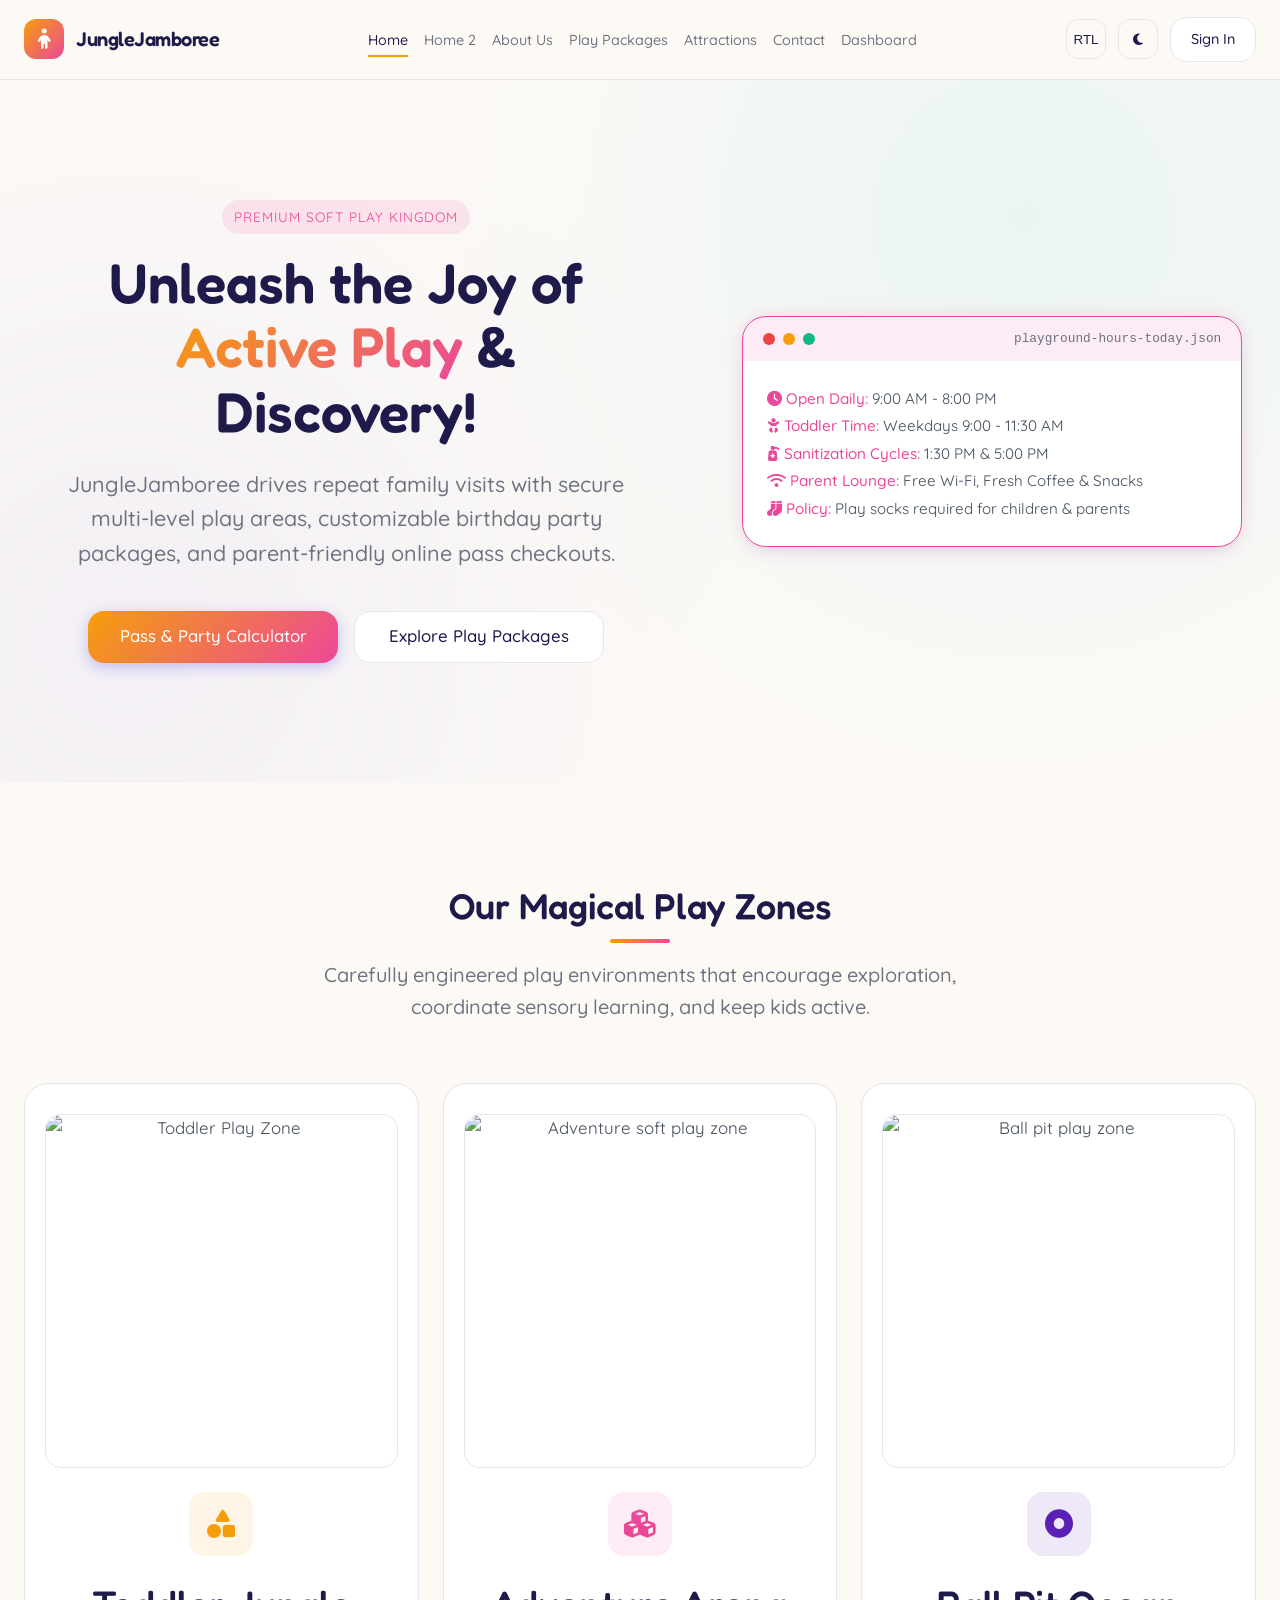
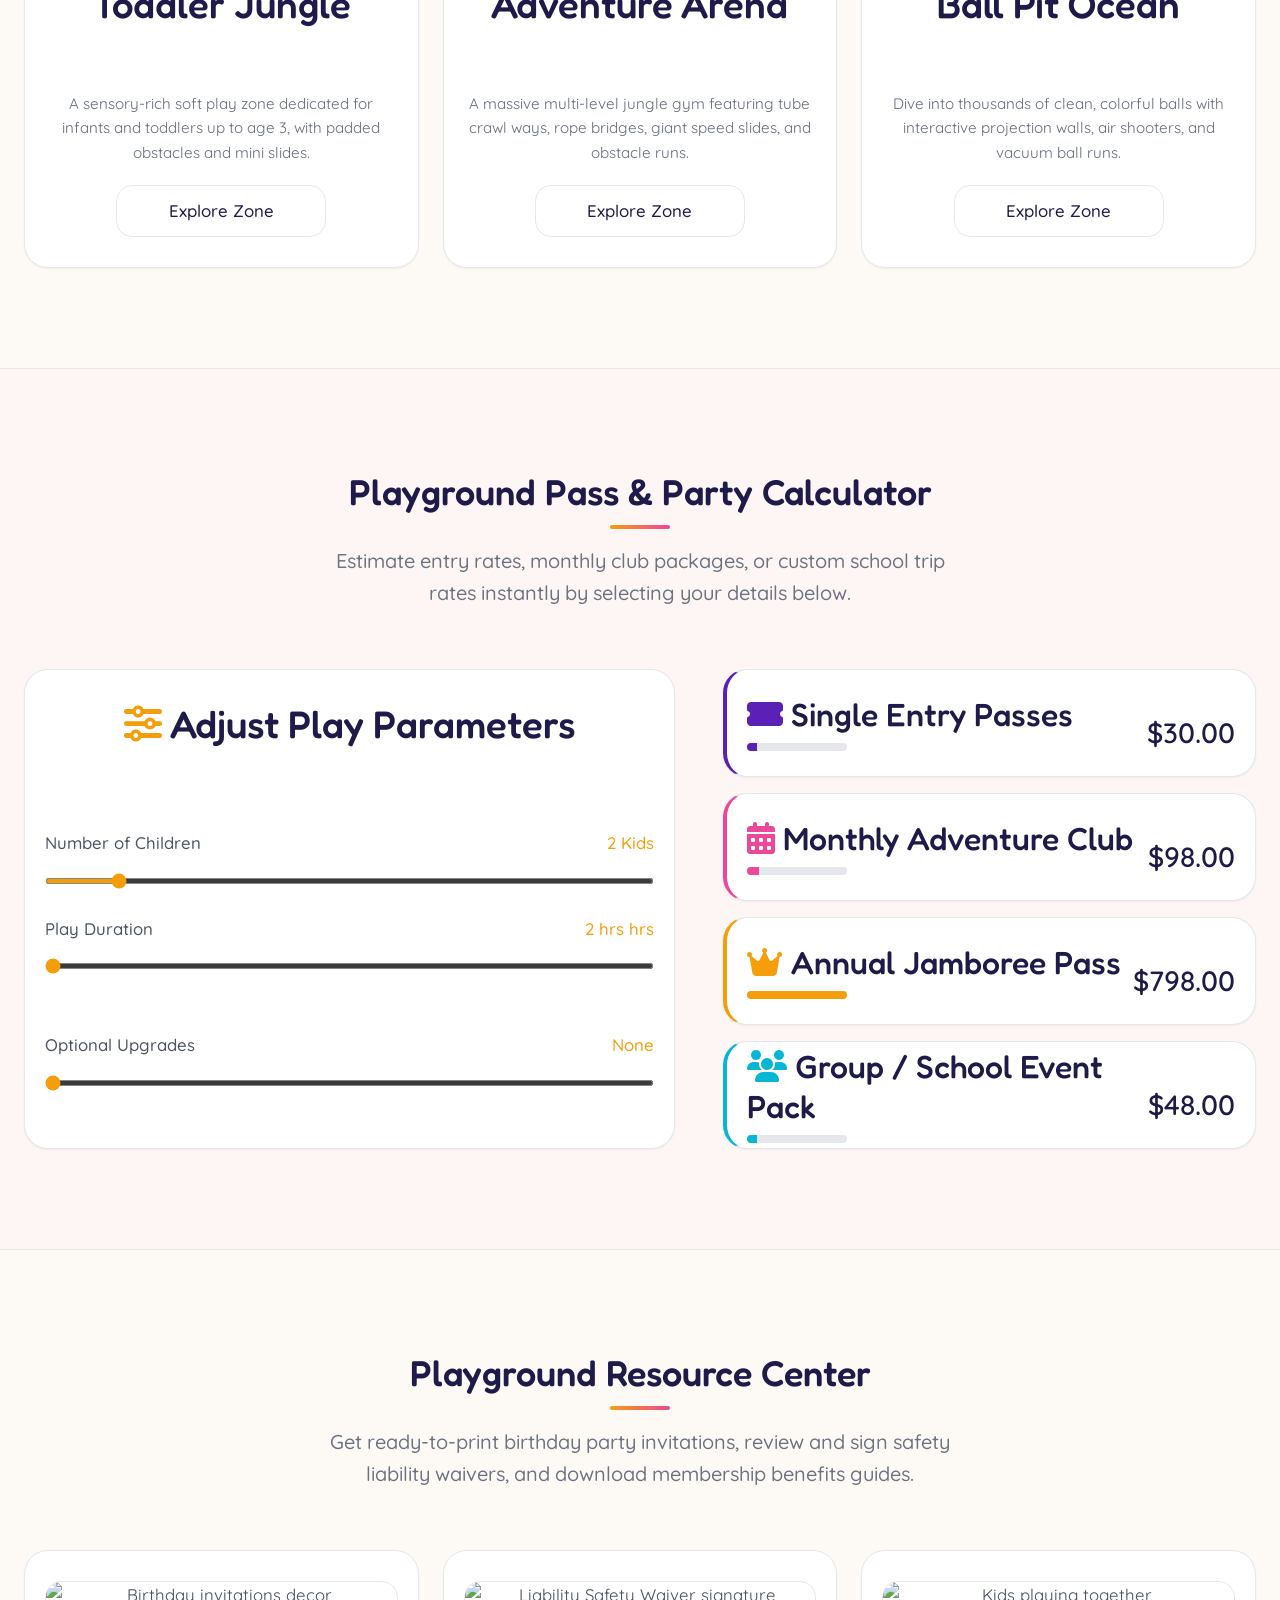
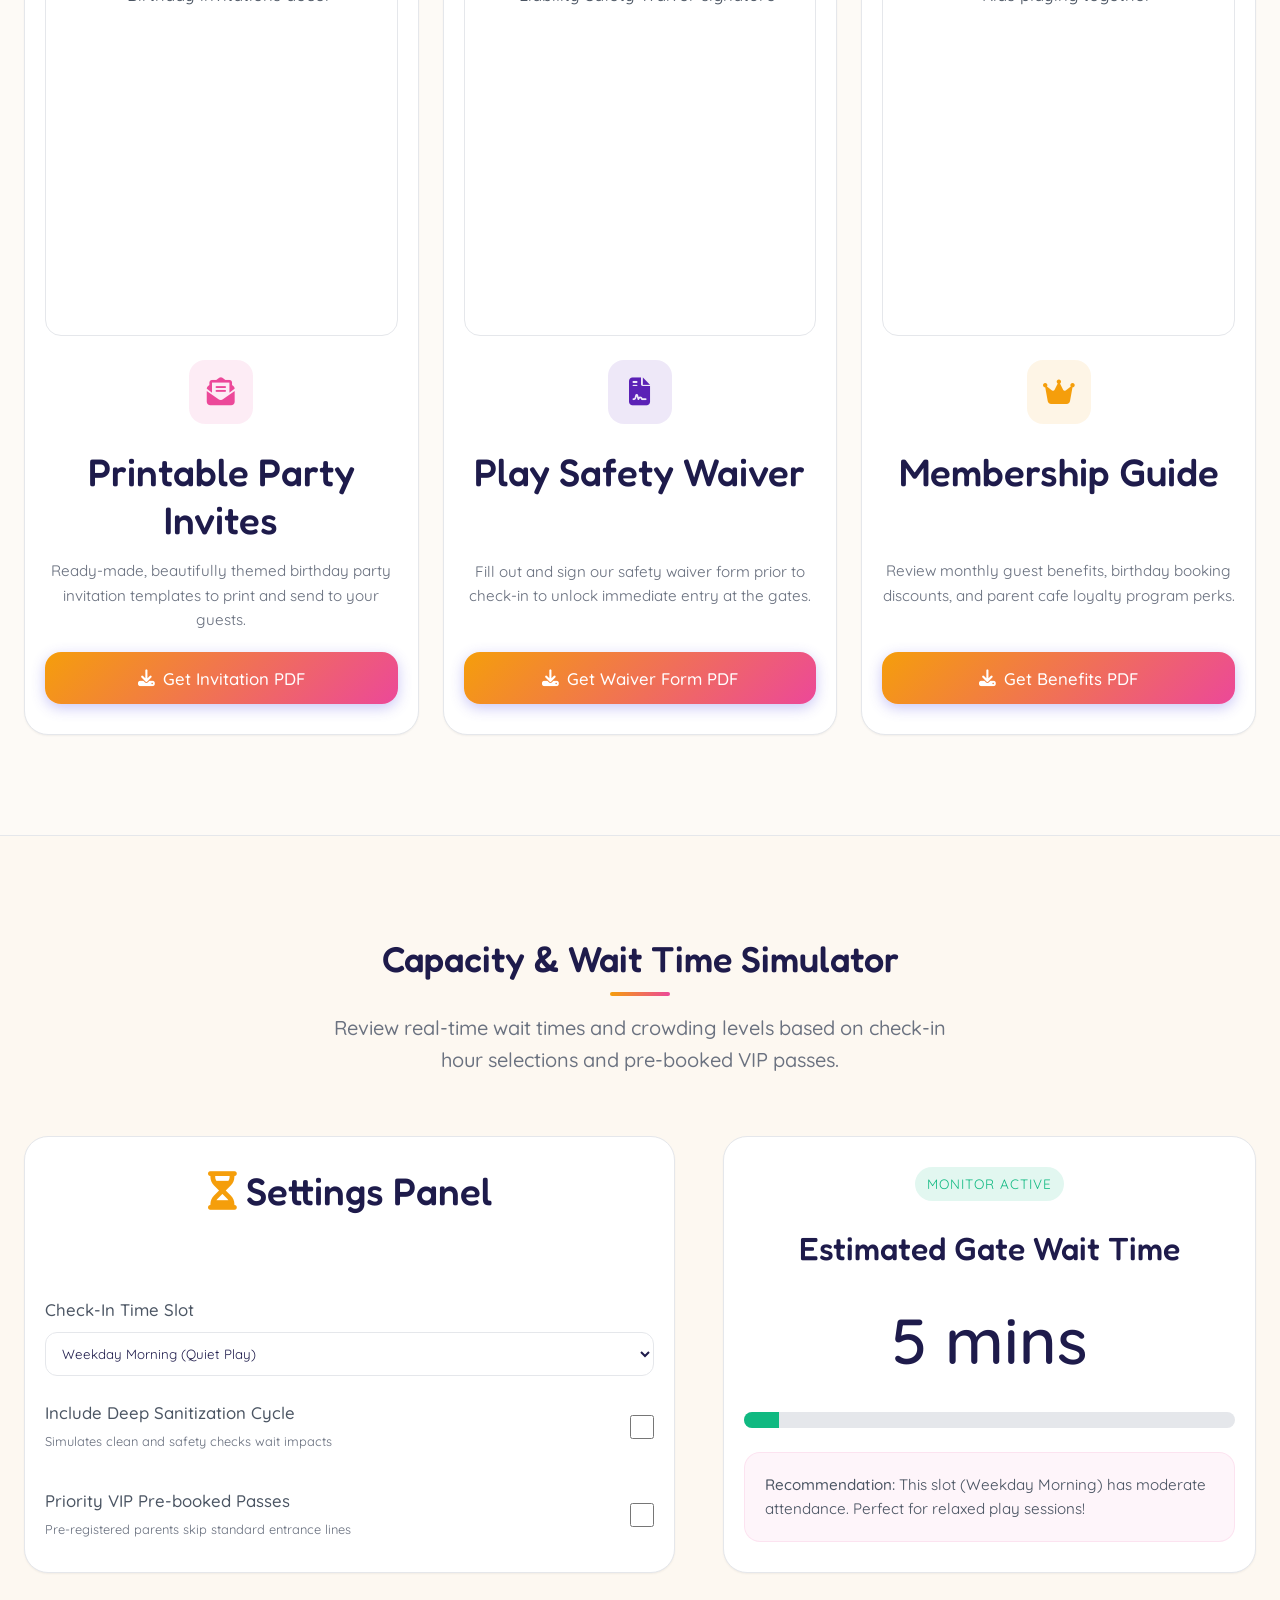
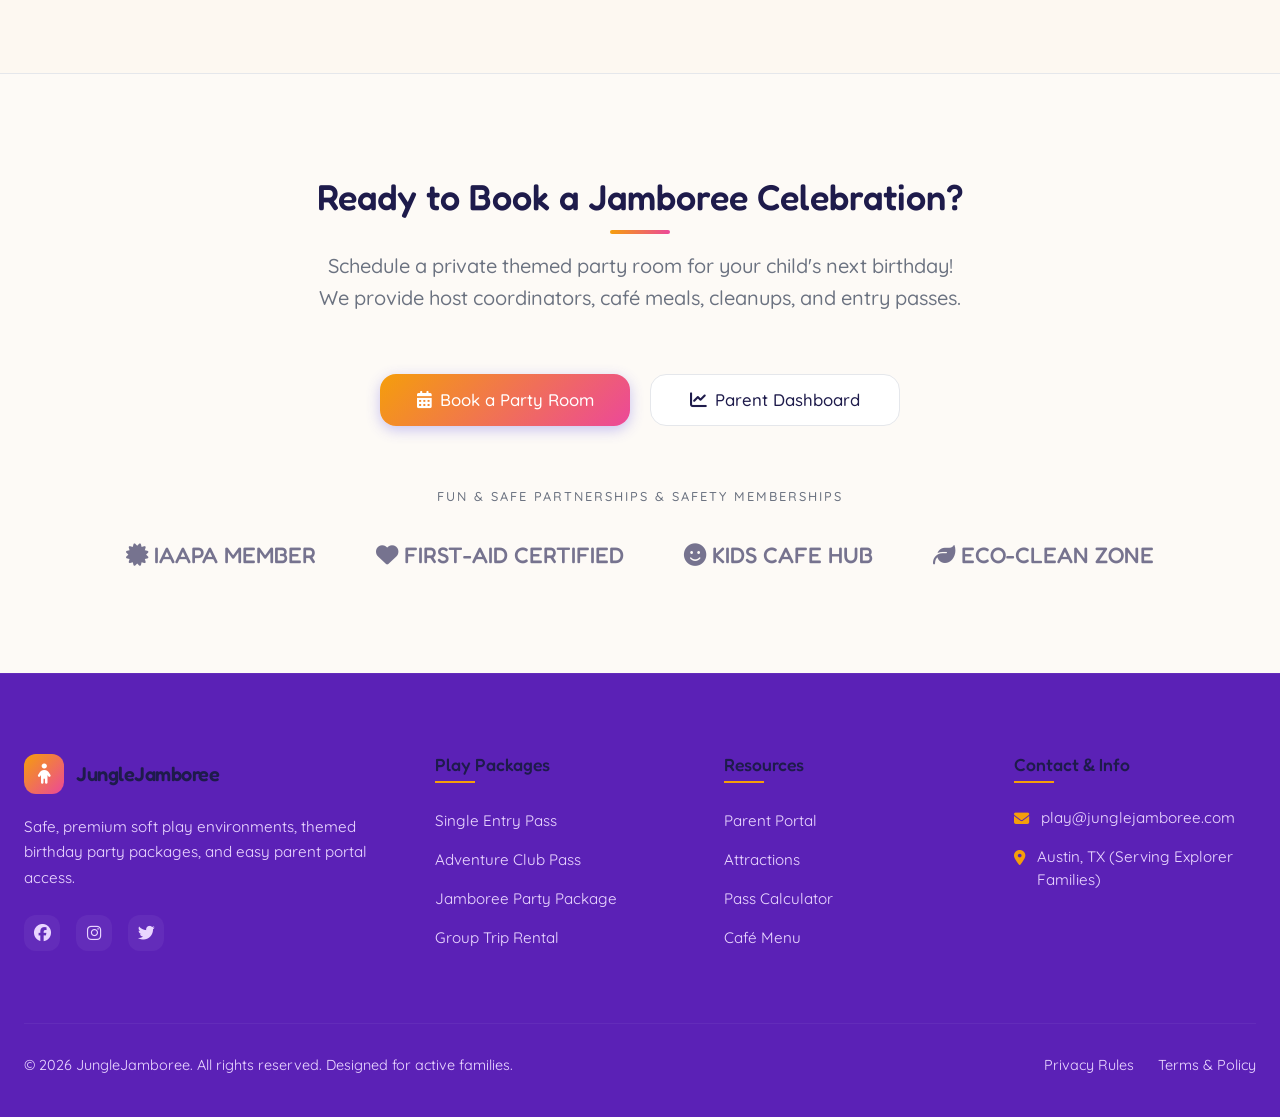
==== index.html @ 46b0cf46 "Initial commit" ====
<!DOCTYPE html>
<html lang="en">

<head>
  <meta charset="UTF-8">
  <meta name="viewport" content="width=device-width, initial-scale=1.0">
  <title>JungleJamboree | Premium Children's Indoor Playground & Party Hub</title>
  <meta name="description"
    content="Book entry passes, schedule themed birthday parties, purchase monthly soft play memberships, and access our parent-friendly online checkout.">

  <!-- FontAwesome Icons -->
  <link rel="stylesheet" href="https://cdnjs.cloudflare.com/ajax/libs/font-awesome/6.4.0/css/all.min.css">

  <!-- Custom CSS Stylesheets -->
  <link rel="stylesheet" href="assets/css/style.css">
  <link rel="stylesheet" href="assets/css/dark-mode.css">
  <link rel="stylesheet" href="assets/css/rtl.css">
  
  <!-- Favicon -->
  <link rel="icon" type="image/svg+xml" href="assets/img/favicon.svg">
</head>

<body>

  <!-- HEADER -->
  <header class="site-header">
    <div class="container header-container">
      <div class="logo-container" onclick="window.location.href='index.html'">
        <div class="logo-icon"><i class="fas fa-child"></i></div>
        <span class="logo-text">JungleJamboree</span>
      </div>

      <!-- Hamburger menu toggle -->
      <button class="menu-toggle" aria-label="Toggle Navigation" aria-expanded="false">
        <i class="fas fa-bars"></i>
      </button>

      <!-- Center navigation menu options -->
      <nav class="main-nav">
        <ul class="nav-list">
          <li><a href="index.html" class="nav-link active">Home</a></li>
          <li><a href="pages/home2.html" class="nav-link">Home 2</a></li>
          <li><a href="pages/about.html" class="nav-link">About Us</a></li>
          <li><a href="pages/services.html" class="nav-link">Play Packages</a></li>
          <li><a href="pages/categories.html" class="nav-link">Attractions</a></li>
          <li><a href="pages/contact.html" class="nav-link">Contact</a></li>
          <!-- Dashboard option in the center-right side -->
          <li><a href="pages/dashboard.html" class="nav-link">Dashboard</a></li>
        </ul>
        <!-- Displayed in Mobile Hamburger Menu only -->
        <div class="mobile-menu-footer">
          <div class="footer-actions-row">
            <button class="rtl-toggle">RTL</button>
            <button class="theme-toggle"><i class="fas fa-moon"></i></button>
          </div>
          <a href="pages/login.html" class="btn btn-primary">Sign In</a>
        </div>
      </nav>

      <!-- Right side headers elements (RTL, Theme, and Login buttons) -->
      <div class="header-actions">
        <button class="rtl-toggle" aria-label="Toggle Right to Left">RTL</button>
        <button class="theme-toggle" aria-label="Toggle Theme"><i class="fas fa-moon"></i></button>
        <a href="pages/login.html" class="btn btn-secondary" style="padding: 10px 20px; font-size: 0.9rem;">Sign In</a>
      </div>
    </div>
  </header>

  <main style="margin-top: var(--header-height);">

    <!-- SECTION 1: HERO SECTION -->
    <section class="section hero-section">
      <div class="container hero-grid">
        <div class="hero-content">
          <span class="badge"></i> Premium Soft Play Kingdom</span>
          <h1 class="hero-title">Unleash the Joy of <span>Active Play</span> & Discovery!</h1>
          <p class="hero-subtitle">JungleJamboree drives repeat family visits with secure multi-level play areas, customizable birthday party packages, and parent-friendly online pass checkouts.</p>
          <div class="hero-buttons">
            <a href="#calculator" class="btn btn-primary">Pass & Party Calculator</a>
            <a href="pages/services.html" class="btn btn-secondary">Explore Play Packages</a>
          </div>
        </div>
        <div class="hero-visual">
          <div class="serverless-graphic" style="border-color: var(--secondary-color);">
            <div class="graphic-header" style="background: rgba(236, 72, 153, 0.1);">
              <span class="dot dot-red"></span>
              <span class="dot dot-yellow"></span>
              <span class="dot dot-green"></span>
              <span class="graphic-title">playground-hours-today.json</span>
            </div>
            <div class="graphic-content" style="font-family: var(--font-primary); font-size: 0.95rem; line-height: 1.8; color: var(--text-color);">
              <strong style="color: var(--secondary-color);"><i class="fas fa-clock"></i> Open Daily:</strong> 9:00 AM - 8:00 PM<br>
              <strong style="color: var(--secondary-color);"><i class="fas fa-baby"></i> Toddler Time:</strong> Weekdays 9:00 - 11:30 AM<br>
              <strong style="color: var(--secondary-color);"><i class="fas fa-pump-medical"></i> Sanitization Cycles:</strong> 1:30 PM & 5:00 PM<br>
              <strong style="color: var(--secondary-color);"><i class="fas fa-wifi"></i> Parent Lounge:</strong> Free Wi-Fi, Fresh Coffee & Snacks<br>
              <strong style="color: var(--secondary-color);"><i class="fas fa-socks"></i> Policy:</strong> Play socks required for children & parents
            </div>
          </div>
        </div>
      </div>
    </section>

    <!-- SECTION 2: PLAY ZONES & HIGHLIGHTS -->
    <section class="section">
      <div class="container">
        <div class="section-header">
          <h2>Our Magical Play Zones</h2>
          <p>Carefully engineered play environments that encourage exploration, coordinate sensory learning, and keep kids active.</p>
        </div>
        <div class="card-grid">
          <div class="premium-card">
            <div class="card-img-container">
              <img src="https://encrypted-tbn0.gstatic.com/images?q=tbn:ANd9GcRtf-sHzc7tQrRb08Qn54SI6MXl8ztIAPWaHFf3Rw-_1vZz1D0zzzJoYfJh&s=10"
                alt="Toddler Play Zone" class="card-img">
            </div>
            <div class="card-icon" style="background: rgba(245, 158, 11, 0.1); color: var(--accent-color);"><i class="fas fa-shapes"></i></div>
            <h3 class="card-title">Toddler Jungle</h3>
            <p class="card-description">A sensory-rich soft play zone dedicated for infants and toddlers up to age 3, with padded obstacles and mini slides.</p>
            <a href="pages/services.html" class="btn btn-secondary">Explore Zone</a>
          </div>
          <div class="premium-card">
            <div class="card-img-container">
              <img src="https://encrypted-tbn0.gstatic.com/images?q=tbn:ANd9GcRJMQMyd909tIozCAqW05hpKII_D1S47MFSdECOJf-rrjKVa0_0BUz0pzk&s=10"
                alt="Adventure soft play zone" class="card-img">
            </div>
            <div class="card-icon" style="background: rgba(236, 72, 153, 0.1); color: var(--secondary-color);"><i class="fas fa-cubes"></i></div>
            <h3 class="card-title">Adventure Arena</h3>
            <p class="card-description">A massive multi-level jungle gym featuring tube crawl ways, rope bridges, giant speed slides, and obstacle runs.</p>
            <a href="pages/services.html" class="btn btn-secondary">Explore Zone</a>
          </div>
          <div class="premium-card">
            <div class="card-img-container">
              <img src="https://static.vecteezy.com/system/resources/previews/005/854/943/large_2x/child-playing-in-colorful-ball-pit-day-care-indoor-playground-balls-pool-for-children-kindergarten-or-preschool-play-room-photo.jpg"
                alt="Ball pit play zone" class="card-img">
            </div>
            <div class="card-icon" style="background: rgba(91, 33, 182, 0.1); color: var(--primary-color);"><i class="fas fa-circle-dot"></i></div>
            <h3 class="card-title">Ball Pit Ocean</h3>
            <p class="card-description">Dive into thousands of clean, colorful balls with interactive projection walls, air shooters, and vacuum ball runs.</p>
            <a href="pages/services.html" class="btn btn-secondary">Explore Zone</a>
          </div>
        </div>
      </div>
    </section>

    <!-- SECTION 3: PLAYGROUND PASS & PARTY PLANNER CALCULATOR -->
    <section class="section" id="calculator"
      style="background: rgba(236, 72, 153, 0.02); border-top: 1px solid var(--border-color); border-bottom: 1px solid var(--border-color);">
      <div class="container">
        <div class="section-header">
          <h2>Playground Pass & Party Calculator</h2>
          <p>Estimate entry rates, monthly club packages, or custom school trip rates instantly by selecting your details below.</p>
        </div>

        <div class="hero-grid" style="gap: 48px; align-items: stretch;">
          <!-- Control Sliders -->
          <div class="premium-card" style="text-align: left; align-items: stretch; justify-content: start;">
            <h3 class="card-title" style="align-self: center; margin-bottom: 30px;"><i class="fas fa-sliders-h"
                style="color: var(--accent-color);"></i> Adjust Play Parameters</h3>

            <div style="margin-bottom: 24px;" class="calc-slider-header">
              <div style="display: flex; justify-content: space-between; font-weight: 500; margin-bottom: 8px;">
                <label for="calc-memory">Number of Children</label>
                <span style="color: var(--accent-color);"><span id="val-memory">2</span> Kids</span>
              </div>
              <input type="range" id="calc-memory" min="1" max="10" step="1" value="2"
                style="width: 100%; height: 6px; border-radius: var(--radius-full); accent-color: var(--accent-color);">
            </div>

            <div style="margin-bottom: 24px;" class="calc-slider-header">
              <div style="display: flex; justify-content: space-between; font-weight: 500; margin-bottom: 8px;">
                <label for="calc-duration">Play Duration</label>
                <span style="color: var(--accent-color);"><span id="val-duration">2</span> hrs</span>
              </div>
              <input type="range" id="calc-duration" min="2" max="8" step="1" value="2"
                style="width: 100%; height: 6px; border-radius: var(--radius-full); accent-color: var(--accent-color);">
            </div>

            <div style="margin-bottom: 24px;" class="calc-slider-header">
              <div style="display: flex; justify-content: space-between; font-weight: 500; margin-bottom: 8px;">
                <label for="calc-invocations">Optional Upgrades</label>
                <span style="color: var(--accent-color);"><span id="val-invocations">None</span></span>
              </div>
              <input type="range" id="calc-invocations" min="0" max="2" step="1" value="0"
                style="width: 100%; height: 6px; border-radius: var(--radius-full); accent-color: var(--accent-color);">
            </div>
          </div>

          <!-- Price comparison outputs -->
          <div style="display: flex; flex-direction: column; gap: 16px;">
            <div class="premium-card"
              style="padding: 20px; flex-direction: row; justify-content: space-between; text-align: left; align-items: center; border-left: 4px solid var(--primary-color);">
              <div>
                <h4 style="margin: 0;"><i class="fas fa-ticket-alt" style="color: var(--primary-color);"></i> Single Entry Passes</h4>
                <div
                  style="width: 100px; background: var(--border-color); height: 8px; border-radius: 4px; margin-top: 8px; overflow: hidden;">
                  <div id="bar-aws" style="background: var(--primary-color); height: 100%; width: 40%; transition: width 0.3s ease;">
                  </div>
                </div>
              </div>
              <span id="cost-aws" style="font-size: 1.75rem; font-weight: 580; color: var(--text-heading);">$0.00</span>
            </div>

            <div class="premium-card"
              style="padding: 20px; flex-direction: row; justify-content: space-between; text-align: left; align-items: center; border-left: 4px solid var(--secondary-color);">
              <div>
                <h4 style="margin: 0;"><i class="fas fa-calendar-alt" style="color: var(--secondary-color);"></i> Monthly Adventure Club</h4>
                <div
                  style="width: 100px; background: var(--border-color); height: 8px; border-radius: 4px; margin-top: 8px; overflow: hidden;">
                  <div id="bar-gcp" style="background: var(--secondary-color); height: 100%; width: 50%; transition: width 0.3s ease;">
                  </div>
                </div>
              </div>
              <span id="cost-gcp" style="font-size: 1.75rem; font-weight: 580; color: var(--text-heading);">$0.00</span>
            </div>

            <div class="premium-card"
              style="padding: 20px; flex-direction: row; justify-content: space-between; text-align: left; align-items: center; border-left: 4px solid var(--accent-color);">
              <div>
                <h4 style="margin: 0;"><i class="fas fa-crown" style="color: var(--accent-color);"></i> Annual Jamboree Pass</h4>
                <div
                  style="width: 100px; background: var(--border-color); height: 8px; border-radius: 4px; margin-top: 8px; overflow: hidden;">
                  <div id="bar-azure"
                    style="background: var(--accent-color); height: 100%; width: 30%; transition: width 0.3s ease;"></div>
                </div>
              </div>
              <span id="cost-azure"
                style="font-size: 1.75rem; font-weight: 580; color: var(--text-heading);">$0.00</span>
            </div>

            <div class="premium-card"
              style="padding: 20px; flex-direction: row; justify-content: space-between; text-align: left; align-items: center; border-left: 4px solid var(--info);">
              <div>
                <h4 style="margin: 0;"><i class="fas fa-users" style="color: var(--info);"></i> Group / School Event Pack</h4>
                <div
                  style="width: 100px; background: var(--border-color); height: 8px; border-radius: 4px; margin-top: 8px; overflow: hidden;">
                  <div id="bar-cloudflare"
                    style="background: var(--info); height: 100%; width: 10%; transition: width 0.3s ease;"></div>
                </div>
              </div>
              <span id="cost-cloudflare"
                style="font-size: 1.75rem; font-weight: 580; color: var(--text-heading);">$0.00</span>
            </div>
          </div>
        </div>
      </div>
    </section>

    <!-- SECTION 4: PLAYGROUND RESOURCE CENTER -->
    <section class="section">
      <div class="container">
        <div class="section-header">
          <h2>Playground Resource Center</h2>
          <p>Get ready-to-print birthday party invitations, review and sign safety liability waivers, and download membership benefits guides.</p>
        </div>

        <div class="card-grid">
          <!-- Card 1 -->
          <div class="premium-card">
            <div class="card-img-container">
              <img src="https://encrypted-tbn0.gstatic.com/images?q=tbn:ANd9GcR6VsBT9zdUP3W2_Uh83TJb7mffvwvbo6xhN6d8NgPmAx58YTb6Lf68Cwvm&s=10"
                alt="Birthday invitations decor" class="card-img">
            </div>
            <div class="card-icon" style="background: rgba(236, 72, 153, 0.1); color: var(--secondary-color);"><i class="fas fa-envelope-open-text"></i></div>
            <h3 class="card-title">Printable Party Invites</h3>
            <p class="card-description">Ready-made, beautifully themed birthday party invitation templates to print and send to your guests.</p>
            <div style="margin-top: auto; display: flex; flex-direction: column; gap: 12px; width: 100%;">
              <button class="btn btn-primary download-sam-btn" data-design="api-gateway-lambda">
                <i class="fas fa-download"></i> Get Invitation PDF
              </button>
            </div>
          </div>

          <!-- Card 2 -->
          <div class="premium-card">
            <div class="card-img-container">
              <img src="https://www.eurokidsindia.com/blog/wp-content/uploads/2023/06/safe-smart-play.jpg"
                alt="Liability Safety Waiver signature" class="card-img">
            </div>
            <div class="card-icon" style="background: rgba(91, 33, 182, 0.1); color: var(--primary-color);"><i class="fas fa-file-contract"></i></div>
            <h3 class="card-title">Play Safety Waiver</h3>
            <p class="card-description">Fill out and sign our safety waiver form prior to check-in to unlock immediate entry at the gates.</p>
            <div style="margin-top: auto; display: flex; flex-direction: column; gap: 12px; width: 100%;">
              <button class="btn btn-primary download-sam-btn" data-design="sqs-lambda-db">
                <i class="fas fa-download"></i> Get Waiver Form PDF
              </button>
            </div>
          </div>

          <!-- Card 3 -->
          <div class="premium-card">
            <div class="card-img-container">
              <img src="https://www.parents.com/thmb/dK1zL7z3TzJaWbyzxRDjtucA0xU=/1500x0/filters:no_upscale():max_bytes(150000):strip_icc()/playdatebusinesscards-f667d8f5dce04e0f91d9cd43ea288330.jpg"
                alt="Kids playing together" class="card-img">
            </div>
            <div class="card-icon" style="background: rgba(245, 158, 11, 0.1); color: var(--accent-color);"><i class="fas fa-crown"></i></div>
            <h3 class="card-title">Membership Guide</h3>
            <p class="card-description">Review monthly guest benefits, birthday booking discounts, and parent cafe loyalty program perks.</p>
            <div style="margin-top: auto; display: flex; flex-direction: column; gap: 12px; width: 100%;">
              <button class="btn btn-primary download-sam-btn" data-design="s3-trigger">
                <i class="fas fa-download"></i> Get Benefits PDF
              </button>
            </div>
          </div>
        </div>
      </div>
    </section>

    <!-- SECTION 5: WAIT TIME & CAPACITY SLOT OPTIMIZER -->
    <section class="section"
      style="background: rgba(245, 158, 11, 0.02); border-top: 1px solid var(--border-color); border-bottom: 1px solid var(--border-color);">
      <div class="container">
        <div class="section-header">
          <h2>Capacity & Wait Time Simulator</h2>
          <p>Review real-time wait times and crowding levels based on check-in hour selections and pre-booked VIP passes.</p>
        </div>

        <div class="hero-grid" style="gap: 48px; align-items: stretch;">
          <!-- Configuration -->
          <div class="premium-card" style="text-align: left; align-items: stretch; justify-content: start;">
            <h3 class="card-title" style="align-self: center; margin-bottom: 30px;"><i class="fas fa-hourglass-half"
                style="color: var(--accent-color);"></i> Settings Panel</h3>

            <div style="margin-bottom: 24px;">
              <label for="opt-runtime" style="font-weight: 500; display: block; margin-bottom: 8px;">Check-In Time Slot</label>
              <select id="opt-runtime"
                style="width: 100%; padding: 12px; border-radius: var(--radius-sm); border: 1px solid var(--border-color); background: var(--bg-card); color: var(--text-heading); font-family: var(--font-primary);">
                <option value="nodejs">Weekday Morning (Quiet Play)</option>
                <option value="python">Weekday Afternoon (Moderate Play)</option>
                <option value="go">Weekend Morning (Active/Busy)</option>
                <option value="rust">Weekend Afternoon (Very Crowded)</option>
                <option value="java">Holidays / Rainy Days (Peak Capacity)</option>
              </select>
            </div>

            <div style="display: flex; justify-content: space-between; align-items: center; margin-bottom: 24px;">
              <div>
                <label for="opt-vpc" style="font-weight: 500; display: block;">Include Deep Sanitization Cycle</label>
                <span style="font-size: 0.8rem; color: var(--text-muted);">Simulates clean and safety checks wait impacts</span>
              </div>
              <input type="checkbox" id="opt-vpc" style="width: 24px; height: 24px; accent-color: var(--accent-color);">
            </div>

            <div style="display: flex; justify-content: space-between; align-items: center;">
              <div>
                <label for="opt-provision" style="font-weight: 500; display: block;">Priority VIP Pre-booked Passes</label>
                <span style="font-size: 0.8rem; color: var(--text-muted);">Pre-registered parents skip standard entrance lines</span>
              </div>
              <input type="checkbox" id="opt-provision"
                style="width: 24px; height: 24px; accent-color: var(--accent-color);">
            </div>
          </div>

          <!-- Response Visual representation -->
          <div class="premium-card" style="justify-content: space-between;">
            <div style="width: 100%;">
              <span class="badge" style="background: rgba(16, 185, 129, 0.12); color: var(--success);">Monitor Active</span>
              <h3 style="margin-top: 12px; font-size: 2rem;">Estimated Gate Wait Time</h3>
              <div id="cold-start-time"
                style="font-size: 4rem; font-weight: 580; color: var(--text-heading); margin: 20px 0;">5 mins</div>

              <div
                style="width: 100%; background: var(--border-color); height: 16px; border-radius: 8px; overflow: hidden; margin-bottom: 24px;">
                <div id="timeline-bar"
                  style="background: var(--success); height: 100%; width: 20%; transition: all 0.4s ease;"></div>
              </div>
            </div>

            <div id="opt-recommendation"
              style="background: rgba(236, 72, 153, 0.05); border: 1px solid rgba(236, 72, 153, 0.1); border-radius: var(--radius-md); padding: 20px; text-align: left; font-size: 0.95rem; line-height: 1.6; color: var(--text-color);">
              <!-- Javascript injects recommendations -->
            </div>
          </div>
        </div>
      </div>
    </section>

    <!-- SECTION 6: CLIENT CONSULTATION CTA & LOGOS -->
    <section class="section">
      <div class="container" style="text-align: center;">
        <div class="section-header">
          <h2>Ready to Book a Jamboree Celebration?</h2>
          <p>Schedule a private themed party room for your child's next birthday! We provide host coordinators, café meals, cleanups, and entry passes.</p>
        </div>

        <div class="btn-group" style="display: flex; justify-content: center; gap: 20px; flex-wrap: wrap; margin-bottom: 60px;">
          <a href="pages/contact.html" class="btn btn-primary"><i class="fas fa-calendar-alt"></i> Book a Party Room</a>
          <a href="pages/dashboard.html" class="btn btn-secondary"><i class="fas fa-chart-line"></i> Parent Dashboard</a>
        </div>

        <p
          style="text-transform: uppercase; letter-spacing: 2px; font-size: 0.8rem; font-weight: 500; color: var(--text-muted); margin-bottom: 30px;">
          Fun & Safe Partnerships & Safety Memberships</p>
        <div
          style="display: flex; justify-content: center; align-items: center; gap: 60px; flex-wrap: wrap; opacity: 0.6; color: var(--text-heading);">
          <span style="font-weight: 500; font-size: 1.4rem; font-family: var(--font-secondary);"><i
              class="fas fa-certificate"></i> IAAPA MEMBER</span>
          <span style="font-weight: 500; font-size: 1.4rem; font-family: var(--font-secondary);"><i
              class="fas fa-heart"></i> FIRST-AID CERTIFIED</span>
          <span style="font-weight: 500; font-size: 1.4rem; font-family: var(--font-secondary);"><i
              class="fas fa-smile"></i> KIDS CAFE HUB</span>
          <span style="font-weight: 500; font-size: 1.4rem; font-family: var(--font-secondary);"><i
              class="fas fa-leaf"></i> ECO-CLEAN ZONE</span>
        </div>
      </div>
    </section>

  </main>

  <!-- FOOTER -->
  <footer class="site-footer">
    <div class="container">
      <div class="footer-top">
        <div class="footer-brand">
          <div class="logo-container" style="margin-bottom: 20px;">
            <div class="logo-icon"><i class="fas fa-child"></i></div>
            <span class="logo-text">JungleJamboree</span>
          </div>
          <p>Safe, premium soft play environments, themed birthday party packages, and easy parent portal access.</p>
          <div class="footer-socials">
            <a href="#" class="social-link" aria-label="Github"><i class="fab fa-facebook"></i></a>
            <a href="#" class="social-link" aria-label="LinkedIn"><i class="fab fa-instagram"></i></a>
            <a href="#" class="social-link" aria-label="Twitter"><i class="fab fa-twitter"></i></a>
          </div>
        </div>

        <div class="footer-topic">
          <h4>Play Packages</h4>
          <ul class="footer-links">
            <li><a href="pages/services.html">Single Entry Pass</a></li>
            <li><a href="pages/services.html">Adventure Club Pass</a></li>
            <li><a href="pages/services.html">Jamboree Party Package</a></li>
            <li><a href="pages/services.html">Group Trip Rental</a></li>
          </ul>
        </div>

        <div class="footer-topic">
          <h4>Resources</h4>
          <ul class="footer-links">
            <li><a href="pages/dashboard.html">Parent Portal</a></li>
            <li><a href="pages/categories.html">Attractions</a></li>
            <li><a href="#calculator">Pass Calculator</a></li>
            <li><a href="pages/coming-soon.html">Café Menu</a></li>
          </ul>
        </div>

        <div class="footer-topic">
          <h4>Contact & Info</h4>
          <ul class="footer-contact">
            <li><i class="fas fa-envelope"></i> play@junglejamboree.com</li>
            <li><i class="fas fa-map-marker-alt"></i> Austin, TX (Serving Explorer Families)</li>
          </ul>
        </div>
      </div>

      <div class="footer-bottom">
        <p>&copy; 2026 JungleJamboree. All rights reserved. Designed for active families.</p>
        <div style="display: flex; gap: 24px;">
          <a href="pages/404.html">Privacy Rules</a>
          <a href="pages/404.html">Terms & Policy</a>
        </div>
      </div>
    </div>
  </footer>

  <!-- Script tags -->
  <script src="assets/js/main.js"></script>
</body>

</html>
---- assets/css/style.css ----
/* ==========================================================================
   STYLE.CSS (Main Style Sheet)
   Client: Freelance Serverless Architecture Consultant
   Design System, Utilities, and Responsive Layouts
   ========================================================================== */

/* --- Google Fonts --- */
@import url('https://fonts.googleapis.com/css2?family=Fredoka:wght@300..700&family=Quicksand:wght@300..700&display=swap');

/* --- Root variables (Light Theme Default) --- */
:root {
  --font-primary: 'Quicksand', sans-serif;
  --font-secondary: 'Fredoka', sans-serif;

  /* Color Palette - Playful & Premium Playground Theme */
  --primary-color: #5b21b6;
  /* Royal Purple */
  --primary-hover: #4c1d95;
  /* Dark Purple */
  --secondary-color: #ec4899;
  /* Soft Play Pink */
  --secondary-hover: #db2777;
  /* Darker Pink */
  --accent-color: #f59e0b;
  /* Sunny Amber */
  --accent-hover: #d97706;
  /* Darker Amber */

  --bg-color: #fdfaf6;
  /* Warm Cream Background */
  --bg-card: #ffffff;
  --bg-header: rgba(253, 250, 246, 0.9);
  --bg-footer: #5b21b6;
  /* Royal Purple Footer */

  --text-color: #4b5563;
  /* Slate 600 equivalent */
  --text-muted: #6b7280;
  /* Slate 500 equivalent */
  --text-heading: #1e1b4b;
  /* Deep Indigo (high-contrast title) */
  --text-footer: #e9d5ff;
  /* Lavender for footer text */
  --text-light: #ffffff;

  --border-color: #e5e7eb;
  /* Slate 200 equivalent */
  --border-focus: #ec4899;

  /* Status Colors */
  --success: #10b981;
  --warning: #f59e0b;
  --danger: #ef4444;
  --info: #06b6d4;

  /* Shadows */
  --shadow-sm: 0 1px 2px 0 rgba(0, 0, 0, 0.05);
  --shadow-md: 0 4px 6px -1px rgba(0, 0, 0, 0.08), 0 2px 4px -1px rgba(0, 0, 0, 0.04);
  --shadow-lg: 0 10px 25px -5px rgba(91, 33, 182, 0.06), 0 8px 10px -6px rgba(91, 33, 182, 0.06);
  --shadow-glow: 0 0 20px rgba(236, 72, 153, 0.15);

  /* Border Radius */
  --radius-sm: 12px;
  /* Playfully more rounded */
  --radius-md: 16px;
  --radius-lg: 24px;
  --radius-full: 9999px;

  /* Transitions */
  --transition-fast: 0.2s ease;
  --transition-normal: 0.3s cubic-bezier(0.4, 0, 0.2, 1);
  --transition-slow: 0.5s ease;

  /* Header Height */
  --header-height: 80px;
  --sidebar-width: 280px;
}

/* --- Base Reset & Setup --- */
*,
*::before,
*::after {
  box-sizing: border-box;
  margin: 0;
  padding: 0;
}

html {
  font-size: 16px;
  scroll-behavior: smooth;
  height: 100%;
}

body {
  font-family: var(--font-primary);
  background-color: var(--bg-color);
  color: var(--text-color);
  line-height: 1.6;
  overflow-x: hidden;
  transition: background-color var(--transition-normal), color var(--transition-normal);
  min-height: 100%;
  display: flex;
  flex-direction: column;
  font-weight: 420;
  /* Paragraph/body text weight comfort range (400-430) */
  font-size: 1.05rem;
  /* Paragraph/body text size range (0.9-1.2 rem) */
}

/* --- Typography --- */
h1,
h2,
h3,
h4,
h5,
h6 {
  font-family: var(--font-secondary);
  color: var(--text-heading);
  line-height: 1.25;
  margin-bottom: 0.5em;
  transition: color var(--transition-normal);
}

h1 {
  font-size: clamp(4.5rem, 8vw, 6rem);
  font-weight: 580;
}

/* Strictly 4.5rem to 6rem range, weight 580 (never 600+) */
h2 {
  font-size: clamp(3rem, 6vw, 4.5rem);
  font-weight: 540;
}

/* Strictly 3rem to 4.5rem range, weight 540 (never 600+) */
h3 {
  font-size: clamp(2rem, 4vw, 3rem);
  font-weight: 520;
}

/* Strictly 2rem to 3rem range, weight 520 (never 600+) */
h4 {
  font-size: clamp(1.5rem, 3vw, 2rem);
  font-weight: 500;
}

/* Strictly 1.5rem to 2rem range, weight 500 */
h5,
h6 {
  font-size: 1.5rem;
  font-weight: 500;
}

strong,
b {
  font-weight: 500;
  /* Bold inline text max weight (max 500 for inline emphasis) */
}

a {
  color: inherit;
  text-decoration: none;
  transition: all var(--transition-fast);
}

/* --- Reusable Components & Utilities --- */
.container {
  width: 100%;
  max-width: 1280px;
  margin: 0 auto;
  padding: 0 24px;
}

.section {
  padding: 100px 0;
  position: relative;
}

/* ALL section headings must be centered */
.section-header {
  text-align: center;
  max-width: 650px;
  margin: 0 auto 60px auto;
}

.section-header h2 {
  font-size: 2.25rem;
  margin-bottom: 16px;
  position: relative;
  display: inline-block;
  padding-bottom: 15px;
}

.section-header h2::after {
  content: '';
  position: absolute;
  bottom: 0;
  left: 50%;
  transform: translateX(-50%);
  width: 60px;
  height: 4px;
  background: linear-gradient(90deg, var(--accent-color), var(--secondary-color));
  border-radius: var(--radius-full);
}

.section-header p {
  font-size: 1.25rem;
  font-weight: 480;
  /* Subheading/lead text comfort range (450-500) */
  color: var(--text-muted);
}

/* ALL section cards must be in center */
.card-grid {
  display: grid;
  grid-template-columns: repeat(auto-fit, minmax(280px, 1fr));
  gap: 24px;
  margin-top: 40px;
}

.premium-card {
  background: var(--bg-card);
  border: 1px solid var(--border-color);
  border-radius: var(--radius-lg);
  padding: 30px 20px;
  width: 100%;
  max-width: 100%;
  text-align: center;
  /* Center aligning all elements inside cards */
  display: flex;
  flex-direction: column;
  align-items: center;
  /* Align items horizontally straight across grid */
  justify-content: flex-start;
  height: 100%;
  box-shadow: var(--shadow-sm);
  transition: transform var(--transition-normal), box-shadow var(--transition-normal), border-color var(--transition-normal);
  position: relative;
  overflow: hidden;
}

.premium-card > *:last-child {
  margin-top: auto;
}

.premium-card::before {
  content: '';
  position: absolute;
  top: 0;
  left: 0;
  width: 100%;
  height: 4px;
  background: linear-gradient(90deg, var(--accent-color), var(--secondary-color));
  opacity: 0;
  transition: opacity var(--transition-normal);
}

.premium-card:hover {
  transform: translateY(-8px);
  box-shadow: var(--shadow-lg), var(--shadow-glow);
  border-color: rgba(6, 182, 212, 0.3);
}

.premium-card:hover::before {
  opacity: 1;
}

/* Card Image Support - Square and Gapless */
.card-img-container {
  width: 100%;
  padding-top: 100%; /* Bulletproof 1:1 Aspect Ratio */
  height: 0;
  border-radius: var(--radius-md);
  overflow: hidden;
  margin-bottom: 24px;
  position: relative;
  border: 1px solid var(--border-color);
  background: var(--bg-card);
}

.card-img {
  position: absolute;
  top: 0;
  left: 0;
  width: 100%;
  height: 100%;
  object-fit: cover;
  /* Fills the square completely */
  transition: transform var(--transition-normal);
}

.premium-card:hover .card-img {
  transform: scale(1.08);
}

.card-icon {
  width: 64px;
  height: 64px;
  border-radius: var(--radius-md);
  background: rgba(6, 182, 212, 0.1);
  color: var(--accent-color);
  display: flex;
  align-items: center;
  justify-content: center;
  font-size: 1.75rem;
  margin-bottom: 24px;
  transition: transform var(--transition-normal);
}

.premium-card:hover .card-icon {
  transform: scale(1.1) rotate(5deg);
  background: linear-gradient(135deg, var(--accent-color), var(--secondary-color));
  color: var(--text-light);
}

.card-title {
  font-size: clamp(2rem, 3vw, 2.5rem);
  /* Card heading comfort range (2-3 rem) */
  font-weight: 520;
  /* Card heading weight (never 600+) */
  margin-bottom: 12px;
  min-height: 2.6em; /* Ensure single-line titles align with two-line titles */
}

.card-description {
  color: var(--text-muted);
  font-size: 0.95rem;
  margin-bottom: 20px;
  line-height: 1.6;
  flex-grow: 1;
}

/* --- Premium Buttons (With Beautiful Hover Effects) --- */
.btn {
  display: inline-flex;
  align-items: center;
  justify-content: center;
  padding: 14px 28px;
  font-family: var(--font-primary);
  font-size: 1.05rem;
  /* Button text range (0.9-1.2 rem) */
  font-weight: 510;
  /* Button text range (500-520) */
  border-radius: var(--radius-md);
  border: none;
  cursor: pointer;
  transition: all var(--transition-normal);
  gap: 8px;
  position: relative;
  z-index: 1;
  overflow: hidden;
  min-width: 210px;
  height: 52px;
}

.btn::before {
  content: '';
  position: absolute;
  top: 0;
  left: 0;
  width: 100%;
  height: 100%;
  background: rgba(255, 255, 255, 0.1);
  transform: scaleX(0);
  transform-origin: right;
  transition: transform var(--transition-normal);
  z-index: -1;
}

.btn:hover::before {
  transform: scaleX(1);
  transform-origin: left;
}

.btn-primary {
  background: linear-gradient(135deg, var(--accent-color), var(--secondary-color));
  color: var(--text-light);
  box-shadow: 0 4px 14px rgba(79, 70, 229, 0.3);
}

.btn-primary:hover {
  transform: translateY(-2px);
  box-shadow: 0 6px 20px rgba(79, 70, 229, 0.4), var(--shadow-glow);
}

.btn-secondary {
  background: var(--bg-card);
  border: 1px solid var(--border-color);
  color: var(--text-heading);
}

.btn-secondary:hover {
  border-color: var(--accent-color);
  color: var(--accent-color);
  transform: translateY(-2px);
  box-shadow: var(--shadow-md);
}

.btn-outline {
  background: transparent;
  border: 2px solid var(--accent-color);
  color: var(--accent-color);
}

.btn-outline:hover {
  background: var(--accent-color);
  color: var(--text-light);
  transform: translateY(-2px);
  box-shadow: var(--shadow-glow);
}

/* --- Professional Form Elements --- */
.form-group {
  display: flex;
  flex-direction: column;
  gap: 8px;
  width: 100%;
}

.form-label {
  font-weight: 480;
  /* Label/nav link range (450-500) */
  font-size: 1.05rem;
  /* Label/nav link range (0.9-1.2 rem) */
  color: var(--text-heading);
}

.form-input {
  width: 100%;
  padding: 14px 18px;
  background: var(--bg-card);
  border: 1px solid var(--border-color);
  border-radius: var(--radius-sm);
  color: var(--text-heading);
  font-family: inherit;
  font-size: 0.95rem;
  transition: all var(--transition-normal);
  outline: none;
}

.form-input:focus {
  border-color: var(--accent-color);
  box-shadow: 0 0 0 3px rgba(6, 182, 212, 0.1);
  background: var(--bg-header);
}

textarea.form-input {
  min-height: 120px;
  resize: vertical;
}

/* --- Accordion (FAQ Dropdown) --- */
.accordion {
  width: 100%;
  display: flex;
  flex-direction: column;
  gap: 16px;
}

.accordion-item {
  background: var(--bg-card);
  border: 1px solid var(--border-color);
  border-radius: var(--radius-md);
  overflow: hidden;
  transition: all var(--transition-normal);
}

.accordion-header {
  padding: 20px 24px;
  display: flex;
  justify-content: space-between;
  align-items: center;
  cursor: pointer;
  user-select: none;
  transition: background 0.3s ease;
}

.accordion-header h4 {
  margin: 0;
  font-size: 1.05rem;
  color: var(--text-heading);
  transition: color 0.3s ease;
}

.accordion-icon {
  font-size: 0.9rem;
  color: var(--text-muted);
  transition: transform 0.3s ease;
}

.accordion-content {
  max-height: 0;
  overflow: hidden;
  transition: max-height 0.3s ease-out, padding 0.3s ease;
  padding: 0 24px;
}

.accordion-item.active {
  border-color: var(--accent-color);
  box-shadow: var(--shadow-sm);
}

.accordion-item.active .accordion-header h4 {
  color: var(--accent-color);
}

.accordion-item.active .accordion-icon {
  transform: rotate(180deg);
  color: var(--accent-color);
}

.accordion-item.active .accordion-content {
  max-height: 200px;
  /* Adjust based on content */
  padding: 0 24px 20px 24px;
}

.accordion-content p {
  margin: 0;
  font-size: 0.95rem;
  color: var(--text-muted);
  line-height: 1.6;
}

.site-header .btn {
  min-width: unset;
  height: auto;
  padding: 10px 20px;
}

/* Badge Indicator */
.badge {
  display: inline-flex;
  align-items: center;
  padding: 6px 12px;
  font-size: 0.85rem;
  /* Caption/small text range (0.75-1 rem) */
  font-weight: 400;
  /* Caption/small text weight (400) */
  border-radius: var(--radius-full);
  background: rgba(236, 72, 153, 0.12);
  color: var(--secondary-color);
  text-transform: uppercase;
  letter-spacing: 1px;
  margin-bottom: 16px;
}

/* --- Header & Navigation (Responsive Specific Rules) --- */
.site-header {
  height: var(--header-height);
  background: var(--bg-header);
  border-bottom: 1px solid var(--border-color);
  backdrop-filter: blur(12px);
  position: fixed;
  top: 0;
  left: 0;
  width: 100%;
  z-index: 1000;
  display: flex;
  align-items: center;
  transition: background-color var(--transition-normal), border-color var(--transition-normal);
}

.header-container {
  display: flex;
  justify-content: space-between;
  align-items: center;
  width: 100%;
}

.logo-container {
  display: flex;
  align-items: center;
  gap: 12px;
  cursor: pointer;
}

.logo-icon {
  width: 40px;
  height: 40px;
  border-radius: var(--radius-sm);
  background: linear-gradient(135deg, var(--accent-color), var(--secondary-color));
  display: flex;
  align-items: center;
  justify-content: center;
  color: var(--text-light);
  font-weight: 800;
  font-size: 1.25rem;
}

.logo-text {
  font-family: var(--font-secondary);
  font-weight: 580;
  /* Keep branding weight under 600 */
  font-size: 1.35rem;
  color: var(--text-heading);
  letter-spacing: -0.5px;
}

.main-nav {
  display: flex;
  align-items: center;
}

.nav-list {
  display: flex;
  list-style: none;
  gap: 32px;
  align-items: center;
}

.nav-link {
  font-weight: 480;
  /* Label/nav link range (450-500) */
  font-size: 1.05rem;
  /* Label/nav link range (0.9-1.2 rem) */
  color: var(--text-muted);
  position: relative;
  padding: 8px 0;
  white-space: nowrap;
}

.nav-link:hover,
.nav-link.active {
  color: var(--text-heading);
}

.nav-link::after {
  content: '';
  position: absolute;
  bottom: 0;
  left: 0;
  width: 100%;
  height: 2px;
  background: var(--accent-color);
  transform: scaleX(0);
  transform-origin: right;
  transition: transform var(--transition-normal);
}

.nav-link:hover::after,
.nav-link.active::after {
  transform: scaleX(1);
  transform-origin: left;
}

/* Actions in header */
.header-actions {
  display: flex;
  align-items: center;
  gap: 20px;
}

.theme-toggle,
.rtl-toggle {
  background: var(--bg-color);
  border: 1px solid var(--border-color);
  width: 40px;
  height: 40px;
  border-radius: var(--radius-sm);
  display: flex;
  align-items: center;
  justify-content: center;
  cursor: pointer;
  color: var(--text-heading);
  transition: all var(--transition-fast);
  font-weight: 500;
}

.theme-toggle:hover,
.rtl-toggle:hover {
  background: var(--border-color);
  color: var(--accent-color);
  transform: translateY(-2px);
}

/* Mobile Hamburger Menu icon */
.menu-toggle {
  display: none;
  background: none;
  border: none;
  font-size: 1.5rem;
  color: var(--text-heading);
  cursor: pointer;
  z-index: 1010;
}

/* --- Footer --- */
.site-footer {
  background: var(--bg-footer);
  color: var(--text-footer);
  padding: 80px 0 40px 0;
  margin-top: auto;
  border-top: 1px solid rgba(255, 255, 255, 0.05);
}

.footer-top {
  display: grid;
  grid-template-columns: 1.5fr repeat(3, 1fr);
  gap: 48px;
  margin-bottom: 60px;
}

.footer-brand h3 {
  color: var(--text-light);
  margin-bottom: 16px;
}

.footer-brand p {
  font-size: 0.95rem;
  line-height: 1.7;
  margin-bottom: 24px;
}

.footer-socials {
  display: flex;
  gap: 16px;
}

.social-link {
  display: flex;
  align-items: center;
  justify-content: center;
  color: var(--text-footer);
  transition: all var(--transition-fast);
}

.social-link:hover {
  color: var(--accent-color);
  transform: translateY(-3px);
}

.footer-topic h4 {
  color: var(--text-heading);
  font-size: 1.1rem;
  margin-bottom: 24px;
  position: relative;
  padding-bottom: 8px;
}

.footer-topic h4::after {
  content: '';
  position: absolute;
  bottom: 0;
  left: 0;
  width: 40px;
  height: 2px;
  background: var(--accent-color);
}

.footer-links {
  list-style: none;
}

.footer-links li {
  margin-bottom: 12px;
}

.footer-links a {
  font-size: 0.95rem;
  color: var(--text-footer);
}

.footer-links a:hover {
  color: var(--accent-color);
  padding-left: 6px;
}

.footer-contact li {
  display: flex;
  align-items: flex-start;
  gap: 12px;
  font-size: 0.95rem;
  margin-bottom: 16px;
  line-height: 1.5;
}

.footer-contact li i {
  color: var(--accent-color);
  margin-top: 4px;
}

.footer-bottom {
  border-top: 1px solid rgba(255, 255, 255, 0.05);
  padding-top: 30px;
  display: flex;
  justify-content: space-between;
  align-items: center;
  flex-wrap: wrap;
  gap: 20px;
  font-size: 0.9rem;
}

.stats-grid {
  display: grid;
  grid-template-columns: repeat(2, 1fr);
  gap: 20px;
  width: 100%;
}

@media (max-width: 600px) {
  .stats-grid {
    grid-template-columns: 1fr;
  }
}

/* --- Hero Section & Layout Elements --- */
.hero-section {
  padding: 120px 0;
  background: radial-gradient(circle at 80% 20%, rgba(6, 182, 212, 0.08) 0%, transparent 50%),
    radial-gradient(circle at 10% 80%, rgba(79, 70, 229, 0.06) 0%, transparent 50%);
  overflow: hidden;
}

.hero-grid {
  display: grid;
  grid-template-columns: 1.1fr 0.9fr;
  gap: 60px;
  align-items: center;
}

.hero-content {
  text-align: center;
  display: flex;
  flex-direction: column;
  align-items: center;
  justify-self: center;
  width: 100%;
  max-width: 580px;
}

.hero-title {
  font-size: 3.5rem;
  line-height: 1.15;
  margin-bottom: 24px;
}

.hero-title span {
  background: linear-gradient(135deg, var(--accent-color), var(--secondary-color));
  -webkit-background-clip: text;
  -webkit-text-fill-color: transparent;
}

.hero-subtitle {
  font-size: 1.35rem;
  /* Subheading/lead text range (1.1-1.5 rem) */
  font-weight: 480;
  /* Subheading/lead text range (450-500) */
  color: var(--text-muted);
  margin-bottom: 40px;
  max-width: 580px;
}

.hero-buttons {
  display: flex;
  gap: 16px;
  flex-wrap: wrap;
  justify-content: center;
}

.hero-visual {
  position: relative;
  display: flex;
  justify-content: center;
  align-items: center;
  width: 100%;
}

/* Premium Code / Config Graphics mockup */
.serverless-graphic {
  background: var(--bg-card);
  border: 1px solid var(--border-color);
  box-shadow: var(--shadow-lg), var(--shadow-glow);
  border-radius: var(--radius-lg);
  width: 100%;
  max-width: 500px;
  overflow: hidden;
  position: relative;
  animation: float 6s ease-in-out infinite;
}

.graphic-header {
  background: var(--border-color);
  padding: 12px 20px;
  display: flex;
  align-items: center;
  gap: 8px;
}

.dot {
  width: 12px;
  height: 12px;
  border-radius: 50%;
}

.dot-red {
  background-color: var(--danger);
}

.dot-yellow {
  background-color: var(--warning);
}

.dot-green {
  background-color: var(--success);
}

.graphic-title {
  margin-left: auto;
  font-family: monospace;
  font-size: 0.8rem;
  color: var(--text-muted);
}

.graphic-content {
  padding: 24px;
  font-family: 'Courier New', Courier, monospace;
  font-size: 0.85rem;
  color: var(--accent-color);
  text-align: left;
}

.code-keyword {
  color: var(--secondary-color);
}

.code-string {
  color: var(--success);
}

.code-num {
  color: var(--warning);
}

.code-comment {
  color: var(--text-muted);
}

/* Float Animation */
@keyframes float {
  0% {
    transform: translateY(0px);
  }

  50% {
    transform: translateY(-15px);
  }

  100% {
    transform: translateY(0px);
  }
}


/* --- Grid System & Responsive Settings --- */

/* 1024px to 1440px + Header Menu Options */
@media (min-width: 1024px) {
  .site-header {
    padding: 0;
  }

  .header-container {
    gap: 15px; /* Added space between menus, brand name and buttons */
  }

  .menu-toggle {
    display: none;
  }

  .main-nav {
    display: flex;
    align-items: center;
  }

  .mobile-menu-footer {
    display: none !important;
  }

  /* Show RTL, Theme, and Login buttons on the right side */
  .header-actions {
    display: flex;
    gap: 8px;
  }

  .nav-list {
    gap: 10px;
  }

  .nav-link {
    font-size: 0.85rem;
  }

  .logo-text {
    font-size: 1.15rem;
  }
}

@media (min-width: 1200px) {
  .nav-list {
    gap: 16px;
  }

  .header-actions {
    gap: 12px;
  }

  .nav-link {
    font-size: 0.9rem;
  }

  .logo-text {
    font-size: 1.25rem;
  }
}

@media (min-width: 1440px) {
  .nav-list {
    gap: 32px;
  }

  .header-actions {
    gap: 20px;
  }

  .nav-link {
    font-size: 0.95rem;
  }

  .logo-text {
    font-size: 1.35rem;
  }
}

/* 360px & 768px Mobile/Tablet Header & Menu rules */
@media (max-width: 1023px) {
  h1 {
    font-size: 2.25rem;
  }

  h2 {
    font-size: 1.85rem;
  }

  .menu-toggle {
    display: block;
    /* Hamburger is visible */
  }

  /* In mobile, header must have only logo/name on left, hamburger menu on right */
  .main-nav {
    position: fixed;
    top: var(--header-height);
    left: 0;
    width: 100%;
    height: calc(100vh - var(--header-height));
    background: var(--bg-card);
    border-top: 1px solid var(--border-color);
    padding: 40px 24px;
    transform: translateY(-100%);
    opacity: 0;
    pointer-events: none;
    transition: all var(--transition-normal);
    z-index: 999;
    box-shadow: var(--shadow-lg);
    display: flex;
    flex-direction: column;
    align-items: center;
    overflow-y: auto;
  }

  .main-nav.active {
    transform: translateY(0);
    opacity: 1;
    pointer-events: all;
  }

  .nav-list {
    flex-direction: column;
    align-items: center;
    gap: 32px;
    width: 100%;
    max-width: 400px;
    margin: 0 auto 60px auto;
  }

  .nav-link {
    font-size: 1.2rem;
    font-weight: 480;
  }

  /* Move action icons into hamburger container or custom display */
  .header-actions {
    display: none;
    /* Hide standard actions from header bar to satisfy "only brand logo and brand name in left, hamburger in right" */
  }

  /* Show theme-toggle and rtl-toggle inside the active mobile menu instead */
  .mobile-menu-footer {
    margin-top: auto;
    display: flex;
    flex-direction: column;
    align-items: center;
    gap: 24px;
    border-top: 1px solid var(--border-color);
    padding: 40px 24px 20px 24px;
    width: 100%;
    max-width: 400px;
    margin-left: auto;
    margin-right: auto;
  }

  .mobile-menu-footer .footer-actions-row {
    display: flex;
    gap: 16px;
    width: 100%;
    justify-content: center;
  }

  .mobile-menu-footer .btn {
    width: 100%;
    min-width: unset;
  }

  .hero-grid {
    grid-template-columns: 1fr;
    gap: 40px;
    text-align: center;
  }

  .hero-content {
    text-align: center;
    align-items: center;
  }

  .hero-title {
    font-size: 2.5rem;
  }

  .hero-subtitle {
    margin-left: auto;
    margin-right: auto;
  }

  .hero-buttons {
    display: flex;
    justify-content: center;
    flex-direction: row;
    width: 100%;
    max-width: 500px;
    margin-left: auto;
    margin-right: auto;
    gap: 16px;
  }

  .hero-buttons .btn {
    width: auto;
    min-width: 200px;
  }

  .footer-top {
    grid-template-columns: repeat(2, 1fr);
    gap: 40px;
  }
}

/* Extra small devices (360px) alignment guarantees */
@media (max-width: 600px) {
  .footer-top {
    grid-template-columns: 1fr;
  }
}

@media (min-width: 768px) and (max-width: 1023px) {
  .card-grid {
    grid-template-columns: repeat(2, 1fr);
  }

  /* Center the 3rd card if there are exactly 3 */
  .card-grid>*:nth-child(3):last-child {
    grid-column: 1 / 3;
    justify-self: center;
    width: calc(50% - 12px);
    /* Matches width of 2nd card plus half gap */
  }
}

@media (max-width: 480px) {
  .logo-text {
    font-size: 1rem;
  }

  .logo-icon {
    width: 28px;
    height: 28px;
    font-size: 0.9rem;
  }

  .container {
    padding: 0 12px;
  }

  .hero-title {
    font-size: 1.85rem;
  }

  .hero-subtitle {
    font-size: 0.95rem;
  }

  .hero-buttons {
    flex-direction: column;
    max-width: 320px;
  }

  .hero-buttons .btn {
    width: 100%;
    min-width: unset;
  }

  .premium-card {
    padding: 24px 16px;
  }

  .section {
    padding: 60px 0;
  }
}

/* ==========================================================================
   SOCIAL AUTHENTICATION BUTTONS
   ========================================================================== */
.social-auth-buttons {
  display: flex;
  flex-direction: column;
  gap: 12px;
}

.social-auth-btn {
  display: flex;
  align-items: center;
  justify-content: center;
  gap: 12px;
  background: var(--bg-card) !important;
  /* Dynamically follows card background */
  border: 1px solid var(--border-color);
  padding: 12px;
  border-radius: var(--radius-sm);
  font-weight: 500;
  font-size: 1.05rem;
  cursor: pointer;
  transition: all var(--transition-fast);
  color: var(--text-heading) !important;
}

.social-auth-btn:hover {
  transform: translateY(-2px);
  box-shadow: var(--shadow-md);
  border-color: var(--accent-color);
  background: var(--bg-header) !important;
}

/* Original Brand Logo Sizes and Alignment */
.social-auth-btn img,
.social-auth-btn i {
  width: 20px;
  height: 20px;
  font-size: 1.25rem;
  display: flex;
  align-items: center;
  justify-content: center;
  object-fit: contain;
}

/* Eye Icon Position in Auth Pages */
.form-input-container {
  position: relative;
  width: 100%;
  display: flex;
  align-items: center;
}

/* Default styling for any icon in a container (usually left-aligned) */
.form-input-container i:not(.toggle-password) {
  position: absolute;
  left: 16px;
  color: var(--text-muted);
  pointer-events: none;
}

.toggle-password {
  position: absolute;
  right: 16px;
  top: 50% !important;
  transform: translateY(-50%) !important;
  cursor: pointer;
  color: var(--text-muted);
  font-size: 1rem;
  z-index: 10;
  transition: color var(--transition-fast);
}

.toggle-password:hover {
  color: var(--accent-color);
}

/* Apple Icon theme handling */
.social-auth-btn .apple-icon {
  color: var(--text-heading);
}

/* Ensure icons are always visible regardless of global theme */
[data-theme="dark"] .social-auth-btn {
  background: rgba(255, 255, 255, 0.03) !important;
  border-color: rgba(255, 255, 255, 0.1);
  color: #ffffff !important;
}

/* --- Back to Top Button --- */
.back-to-top {
  position: fixed;
  bottom: 30px;
  right: 30px;
  width: 50px;
  height: 50px;
  background: var(--accent-color);
  color: #ffffff;
  border-radius: 50%;
  border: none;
  display: flex;
  align-items: center;
  justify-content: center;
  font-size: 1.25rem;
  cursor: pointer;
  z-index: 1000;
  opacity: 0;
  visibility: hidden;
  transform: translateY(20px);
  transition: all var(--transition-normal);
  box-shadow: var(--shadow-lg);
}

.back-to-top.visible {
  opacity: 1;
  visibility: visible;
  transform: translateY(0);
}

.back-to-top:hover {
  background: var(--secondary-color);
  transform: translateY(-5px);
  box-shadow: 0 10px 20px rgba(0, 0, 0, 0.2);
}

/* --- Social Media Links (Contact & Footer) --- */
.social-link {
  transition: all var(--transition-fast);
  color: var(--text-heading) !important;
  /* Default to heading color */
  text-decoration: none;
  background: transparent !important;
  /* Force no background */
}

.social-link:hover {
  color: var(--accent-color) !important;
  transform: scale(1.1) translateY(-3px);
  background: transparent !important;
}

/* Specific brand colors on hover for a premium feel */
.social-link[aria-label="GitHub"]:hover {
  color: #333 !important;
}

.social-link[aria-label="LinkedIn"]:hover {
  color: #0077b5 !important;
}

.social-link[aria-label="Twitter"]:hover,
.social-link[aria-label="X"]:hover {
  color: #1da1f2 !important;
}

.social-link[aria-label="YouTube"]:hover {
  color: #ff0000 !important;
}

/* Dark mode overrides for social links */
[data-theme="dark"] .social-link {
  color: var(--text-light) !important;
}

[data-theme="dark"] .social-link[aria-label="GitHub"]:hover {
  color: #ffffff !important;
}

/* Footer specific social link sizing */
.footer-socials .social-link {
  width: 36px;
  height: 36px;
  border-radius: var(--radius-sm);
  background: rgba(255, 255, 255, 0.05) !important;
  color: var(--text-footer) !important;
}

.footer-socials .social-link:hover {
  background: var(--accent-color) !important;
  color: var(--primary-color) !important;
}

[data-theme="dark"] .social-auth-btn:hover {
  background: rgba(255, 255, 255, 0.08) !important;
}

/* ==========================================================================
   ABOUT PAGE PROFILE STYLES
   ========================================================================== */
.about-profile-section {
  position: relative;
}

.profile-grid {
  display: grid;
  grid-template-columns: 1fr 2fr;
  gap: 48px;
  align-items: start;
  margin-bottom: 60px;
}

/* Sidebar Card */
.profile-sidebar {
  display: flex;
  flex-direction: column;
  align-items: center;
  text-align: center;
  padding: 40px 24px;
}

.profile-img-container {
  position: relative;
  width: 100%;
  max-width: 260px;
  aspect-ratio: 1 / 1;
  border-radius: var(--radius-md);
  overflow: hidden;
  margin-bottom: 24px;
  border: 1px solid var(--border-color);
  background: var(--bg-card);
  box-shadow: var(--shadow-md);
}

.profile-img {
  width: 100%;
  height: 100%;
  object-fit: cover;
  transition: transform var(--transition-normal);
}

.profile-sidebar:hover .profile-img {
  transform: scale(1.04);
}

/* Green Dot Pulse Availability Badge */
.availability-badge {
  position: absolute;
  bottom: 12px;
  right: 12px;
  background: rgba(15, 23, 42, 0.85);
  backdrop-filter: blur(4px);
  border: 1px solid rgba(255, 255, 255, 0.1);
  padding: 6px 12px;
  font-size: 0.85rem;
  font-weight: 500;
  color: #ffffff;
  border-radius: var(--radius-full);
  display: flex;
  align-items: center;
  gap: 8px;
  box-shadow: var(--shadow-sm);
  z-index: 10;
}

.pulse-dot {
  width: 8px;
  height: 8px;
  background: var(--success);
  border-radius: 50%;
  display: inline-block;
  position: relative;
}

.pulse-dot::after {
  content: '';
  position: absolute;
  top: 0;
  left: 0;
  width: 100%;
  height: 100%;
  border-radius: 50%;
  background: var(--success);
  animation: pulse-ring 1.5s cubic-bezier(0.215, 0.610, 0.355, 1) infinite;
}

@keyframes pulse-ring {
  0% {
    transform: scale(0.95);
    opacity: 1;
  }

  100% {
    transform: scale(2.5);
    opacity: 0;
  }
}

.profile-name {
  font-size: 1.85rem;
  font-weight: 580;
  /* Heading 1 weight limit */
  margin-bottom: 8px;
  color: var(--text-heading);
}

.profile-title {
  font-size: 1.05rem;
  font-weight: 500;
  color: var(--secondary-color);
  margin-bottom: 16px;
  letter-spacing: 0.5px;
}

.profile-location {
  font-size: 0.85rem;
  color: var(--text-muted);
  margin-bottom: 24px;
}

.profile-location i {
  color: var(--accent-color);
  margin-right: 4px;
}

.profile-socials {
  display: flex;
  gap: 12px;
  width: 100%;
  justify-content: center;
}

.profile-socials .social-btn {
  min-width: unset;
  height: auto;
  padding: 8px 16px;
  font-size: 0.85rem;
  flex: 1;
}

/* Right Story Area */
.profile-story {
  text-align: center;
  justify-self: center;
  width: 100%;
  max-width: 650px;
}

.story-heading {
  margin-top: 12px;
  margin-bottom: 24px;
}

.story-text {
  font-size: 1.05rem;
  line-height: 1.7;
  color: var(--text-color);
  margin-bottom: 20px;
}

/* Skills progress bars */
.skills-container {
  margin-top: 40px;
  border-top: 1px solid var(--border-color);
  padding-top: 30px;
}

.skills-title {
  font-size: 1.5rem;
  font-weight: 520;
  /* Card/section headings under 600 */
  margin-bottom: 24px;
  color: var(--text-heading);
}

.skill-item {
  margin-bottom: 20px;
}

.skill-info {
  display: flex;
  justify-content: space-between;
  font-weight: 500;
  font-size: 1.05rem;
  margin-bottom: 8px;
  color: var(--text-heading);
}

.skill-percent {
  color: var(--accent-color);
}

.skill-bar-wrapper {
  width: 100%;
  height: 8px;
  background: var(--border-color);
  border-radius: var(--radius-full);
  overflow: hidden;
}

.skill-bar {
  height: 100%;
  background: linear-gradient(90deg, var(--accent-color), var(--secondary-color));
  border-radius: var(--radius-full);
  box-shadow: var(--shadow-glow);
}

/* Bottom Metrics row */
.profile-metrics-grid {
  display: grid;
  grid-template-columns: repeat(4, 1fr);
  gap: 24px;
  margin-top: 40px;
}

.metric-box {
  padding: 24px;
  text-align: center;
}

.metric-value {
  font-size: 2.25rem;
  font-weight: 540;
  /* High heading weight under 600 */
  background: linear-gradient(135deg, var(--accent-color), var(--secondary-color));
  -webkit-background-clip: text;
  -webkit-text-fill-color: transparent;
  margin-bottom: 8px;
}

.metric-label {
  font-size: 0.95rem;
  font-weight: 480;
  color: var(--text-muted);
}

/* Responsive Overrides */
@media (max-width: 1023px) {
  .profile-grid {
    grid-template-columns: 1fr;
    gap: 40px;
  }

  .profile-sidebar {
    max-width: 500px;
    margin: 0 auto;
  }

  .profile-metrics-grid {
    grid-template-columns: repeat(2, 1fr);
    gap: 16px;
  }
}

@media (max-width: 480px) {
  .profile-metrics-grid {
    grid-template-columns: 1fr;
  }
}

/* Fix for footer text overlapping with back-to-top arrow and reduce bg color in 1024px and 768px */
@media (max-width: 1024px) and (min-width: 768px) {
  .site-footer {
    background: rgba(91, 33, 182, 0.95);
  }
  
  .footer-bottom {
    padding-right: 70px;
  }
}

/* ==========================================================================
   BUTTON GROUPS & TELEMETRY SCROLLBAR GUARANTEES
   ========================================================================== */

/* Grouped buttons in the same section/container must have the same width and height */
.hero-buttons .btn,
.btn-group .btn {
  width: 250px;
  min-width: 250px;
  height: 52px;
  box-sizing: border-box;
}

/* Telemetry Table Wrapper horizontal scrollbar visibility guarantees */
.telemetry-table-wrapper {
  overflow-x: auto;
  -webkit-overflow-scrolling: touch;
  scrollbar-width: thin;
  scrollbar-color: var(--secondary-color) var(--border-color);
}

@media (max-width: 768px) {
  .telemetry-table-wrapper {
    overflow-x: scroll; /* Force horizontal scrollbar to show on tablet/mobile screens */
  }
  .telemetry-table-wrapper table {
    min-width: 600px; /* Force table to have enough space to show scrollbar and prevent squishing */
  }
}

/* Make scrollbar always visible and styled beautifully at mobile viewport */
.telemetry-table-wrapper::-webkit-scrollbar {
  height: 10px; /* height of horizontal scrollbar */
  background-color: var(--border-color);
  border-radius: var(--radius-full);
  display: block !important;
}

.telemetry-table-wrapper::-webkit-scrollbar-track {
  background: var(--border-color);
  border-radius: var(--radius-full);
}

.telemetry-table-wrapper::-webkit-scrollbar-thumb {
  background-color: var(--secondary-color);
  border-radius: var(--radius-full);
  border: 2px solid var(--bg-card); /* spacing around the thumb for premium appearance */
}

.telemetry-table-wrapper::-webkit-scrollbar-thumb:hover {
  background-color: var(--secondary-hover);
}

@media (max-width: 600px) {
  /* On mobile screens, buttons wrap or stack, so let them take full width of their container */
  .hero-buttons .btn,
  .btn-group .btn {
    width: 100% !important;
    min-width: unset !important;
    max-width: 100%;
  }
}
---- assets/css/dark-mode.css ----
/* ==========================================================================
   DARK-MODE.CSS
   Overrides and variables for the Dark Theme
   ========================================================================== */

html[data-theme="dark"] {
  --primary-color: #f3e8ff;       /* Light Purple */
  --primary-hover: #e9d5ff;       
  --secondary-color: #f472b6;     /* Play Pink */
  --secondary-hover: #ec4899;     
  --accent-color: #fbbf24;        /* Sunny Gold */
  --accent-hover: #f59e0b;       
  
  --bg-color: #0f0920;            /* Premium deep midnight purple */
  --bg-card: #1b1437;             /* Dark play card background */
  --bg-header: rgba(15, 9, 32, 0.85);
  --bg-footer: #0a0618;
  
  --text-color: #d1d5db;          
  --text-muted: #9ca3af;          
  --text-heading: #ffffff;        
  --text-footer: #9ca3af;
  --text-light: #ffffff;
  
  --border-color: #2e2555;        /* Deep purple border */
  --border-focus: #f472b6;
  
  /* Overrides for shadows and borders in dark mode */
  --shadow-sm: 0 1px 2px 0 rgba(0, 0, 0, 0.5);
  --shadow-md: 0 4px 6px -1px rgba(0, 0, 0, 0.4), 0 2px 4px -1px rgba(0, 0, 0, 0.3);
  --shadow-lg: 0 10px 25px -5px rgba(0, 0, 0, 0.6), 0 8px 10px -6px rgba(0, 0, 0, 0.6);
  --shadow-glow: 0 0 25px rgba(244, 114, 182, 0.15);
}

/* Glassmorphism details for Cards in Dark Mode */
html[data-theme="dark"] .premium-card {
  background: rgba(27, 20, 55, 0.6);
  backdrop-filter: blur(8px);
  border: 1px solid rgba(255, 255, 255, 0.03);
}

html[data-theme="dark"] .premium-card:hover {
  border-color: rgba(244, 114, 182, 0.3);
  background: rgba(27, 20, 55, 0.8);
}

html[data-theme="dark"] .card-img-container {
  background: rgba(255, 255, 255, 0.02);
}

/* Auth Page specific dark mode card glow */
html[data-theme="dark"] .auth-card {
  background: rgba(27, 20, 55, 0.7);
  backdrop-filter: blur(12px);
  border: 1px solid rgba(255, 255, 255, 0.05);
  box-shadow: 0 20px 40px rgba(0, 0, 0, 0.6), var(--shadow-glow);
}

/* Inputs in Dark Mode */
html[data-theme="dark"] .form-input {
  background: #0f0920;
  border-color: #2e2555;
  color: #ffffff;
}

html[data-theme="dark"] .form-input:focus {
  border-color: var(--accent-color);
  box-shadow: 0 0 0 3px rgba(251, 191, 36, 0.15);
}

/* Interactive Calculator adjustments in Dark Mode */
html[data-theme="dark"] .calc-card,
html[data-theme="dark"] .optimizer-card {
  background: #1b1437;
  border-color: #2e2555;
}

/* Dashboard specific dark theme fixes */
html[data-theme="dark"] .dashboard-sidebar {
  background: #0a0618;
  border-right: 1px solid #2e2555;
}

html[data-theme="dark"] .sidebar-link:hover,
html[data-theme="dark"] .sidebar-link.active {
  background: rgba(244, 114, 182, 0.08);
  color: var(--accent-color);
}

html[data-theme="dark"] .dashboard-header {
  background: rgba(15, 9, 32, 0.85);
  border-bottom: 1px solid #2e2555;
}

html[data-theme="dark"] .stat-card {
  background: #1b1437;
  border-color: #2e2555;
}

/* Custom Scrollbars in Dark Mode */
html[data-theme="dark"] ::-webkit-scrollbar {
  width: 8px;
}
html[data-theme="dark"] ::-webkit-scrollbar-track {
  background: #0f0920;
}
html[data-theme="dark"] ::-webkit-scrollbar-thumb {
  background: #2e2555;
  border-radius: var(--radius-full);
}
html[data-theme="dark"] ::-webkit-scrollbar-thumb:hover {
  background: #4c1d95;
}

/* High contrast navigation link settings on dark header */
html[data-theme="dark"] .nav-link {
  color: var(--text-color); /* Lavender */
}
html[data-theme="dark"] .nav-link:hover,
html[data-theme="dark"] .nav-link.active {
  color: var(--text-heading); /* White */
}
---- assets/css/rtl.css ----
/* ==========================================================================
   RTL.CSS
   Styles for Right-to-Left (RTL) Layout support
   ========================================================================== */

html[dir="rtl"] {
  /* Text Direction */
  direction: rtl;
  text-align: right;
}

/* Reverse core alignments */
html[dir="rtl"] body {
  text-align: right;
}

/* Header Reversals */
html[dir="rtl"] .logo-container {
  flex-direction: row-reverse;
}

html[dir="rtl"] .logo-text {
  letter-spacing: 0;
}

/* Let justify-content: space-between handle distribution, remove pushing margins */
html[dir="rtl"] .main-nav {
  margin: 0;
}

html[dir="rtl"] .header-actions {
  margin: 0;
  gap: 12px;
  flex-shrink: 0;
}

/* Footer Reversals */
html[dir="rtl"] .footer-top {
  direction: rtl;
}

html[dir="rtl"] .footer-brand .logo-container {
  justify-content: flex-end;
}

html[dir="rtl"] .footer-topic h4::after {
  left: auto;
  right: 0;
}

html[dir="rtl"] .footer-links a:hover {
  padding-left: 0;
  padding-right: 6px;
}

html[dir="rtl"] .footer-contact li {
  gap: 12px;
}

/* Hero Content alignment */
html[dir="rtl"] .hero-content {
  text-align: center;
}

html[dir="rtl"] .hero-title span {
  display: inline-block;
}

html[dir="rtl"] .hero-buttons {
  flex-direction: row-reverse;
}

@media (max-width: 1023px) {
  html[dir="rtl"] .hero-content {
    text-align: center;
    align-items: center;
  }
  html[dir="rtl"] .hero-buttons {
    flex-direction: row;
    justify-content: center;
  }
}

@media (max-width: 480px) {
  html[dir="rtl"] .hero-buttons {
    flex-direction: column;
  }
}

/* Section Header indicator line */
html[dir="rtl"] .section-header h2::after {
  left: 50%;
  transform: translateX(-50%);
}

/* Dashboard Layout RTL Reversals (Crucial!) */
html[dir="rtl"] .dashboard-sidebar {
  left: auto;
  right: 0;
  border-right: none;
  border-left: 1px solid var(--border-color);
  transform: translateX(100%);
}

html[dir="rtl"] .dashboard-sidebar.active {
  transform: translateX(0);
}

@media (min-width: 1024px) {
  html[dir="rtl"] .dashboard-sidebar {
    transform: translateX(0);
  }
  html[dir="rtl"] .dashboard-main {
    margin-left: 0;
    margin-right: var(--sidebar-width);
  }
}

html[dir="rtl"] .dashboard-header {
  left: 0;
  right: 0; /* Align perfectly on top */
}

@media (min-width: 1024px) {
  html[dir="rtl"] .dashboard-header {
    left: 0;
    right: var(--sidebar-width);
    width: calc(100% - var(--sidebar-width));
  }
}

html[dir="rtl"] .sidebar-link i {
  margin-right: 0;
  margin-left: 12px;
}

html[dir="rtl"] .sidebar-link .badge-count {
  margin-left: 0;
  margin-right: auto;
}

/* Dashboard profile alignments */
html[dir="rtl"] .header-profile {
  flex-direction: row-reverse;
}

/* Auth Cards RTL fixes */
html[dir="rtl"] .auth-container {
  direction: rtl;
}

html[dir="rtl"] .auth-controls {
  right: auto;
  left: 20px;
}

html[dir="rtl"] .form-group label {
  text-align: right;
  display: block;
}

html[dir="rtl"] .remember-forgot {
  flex-direction: row-reverse;
}

html[dir="rtl"] .social-auth-btn {
  flex-direction: row;
}

/* Interactive elements alignment */
html[dir="rtl"] .form-group-row {
  flex-direction: row-reverse;
}

html[dir="rtl"] .calc-slider-group {
  direction: ltr; /* Keeps numeric sliders sliding left to right for UX, but labeling is right-aligned */
}

html[dir="rtl"] .calc-slider-header {
  direction: rtl;
}

html[dir="rtl"] .tab-btn i {
  margin-right: 0;
  margin-left: 8px;
}

/* Auth Pages RTL fixes for password visibility, eye icon, and punctuation */
html[dir="rtl"] .toggle-password {
  right: auto;
  left: 16px;
}

html[dir="rtl"] .form-input {
  padding-left: 44px !important;
  padding-right: 16px !important;
}

html[dir="rtl"] .auth-card p {
  direction: ltr;
}

/* Profile page RTL fixes */
html[dir="rtl"] .profile-location i {
  margin-right: 0;
  margin-left: 4px;
}
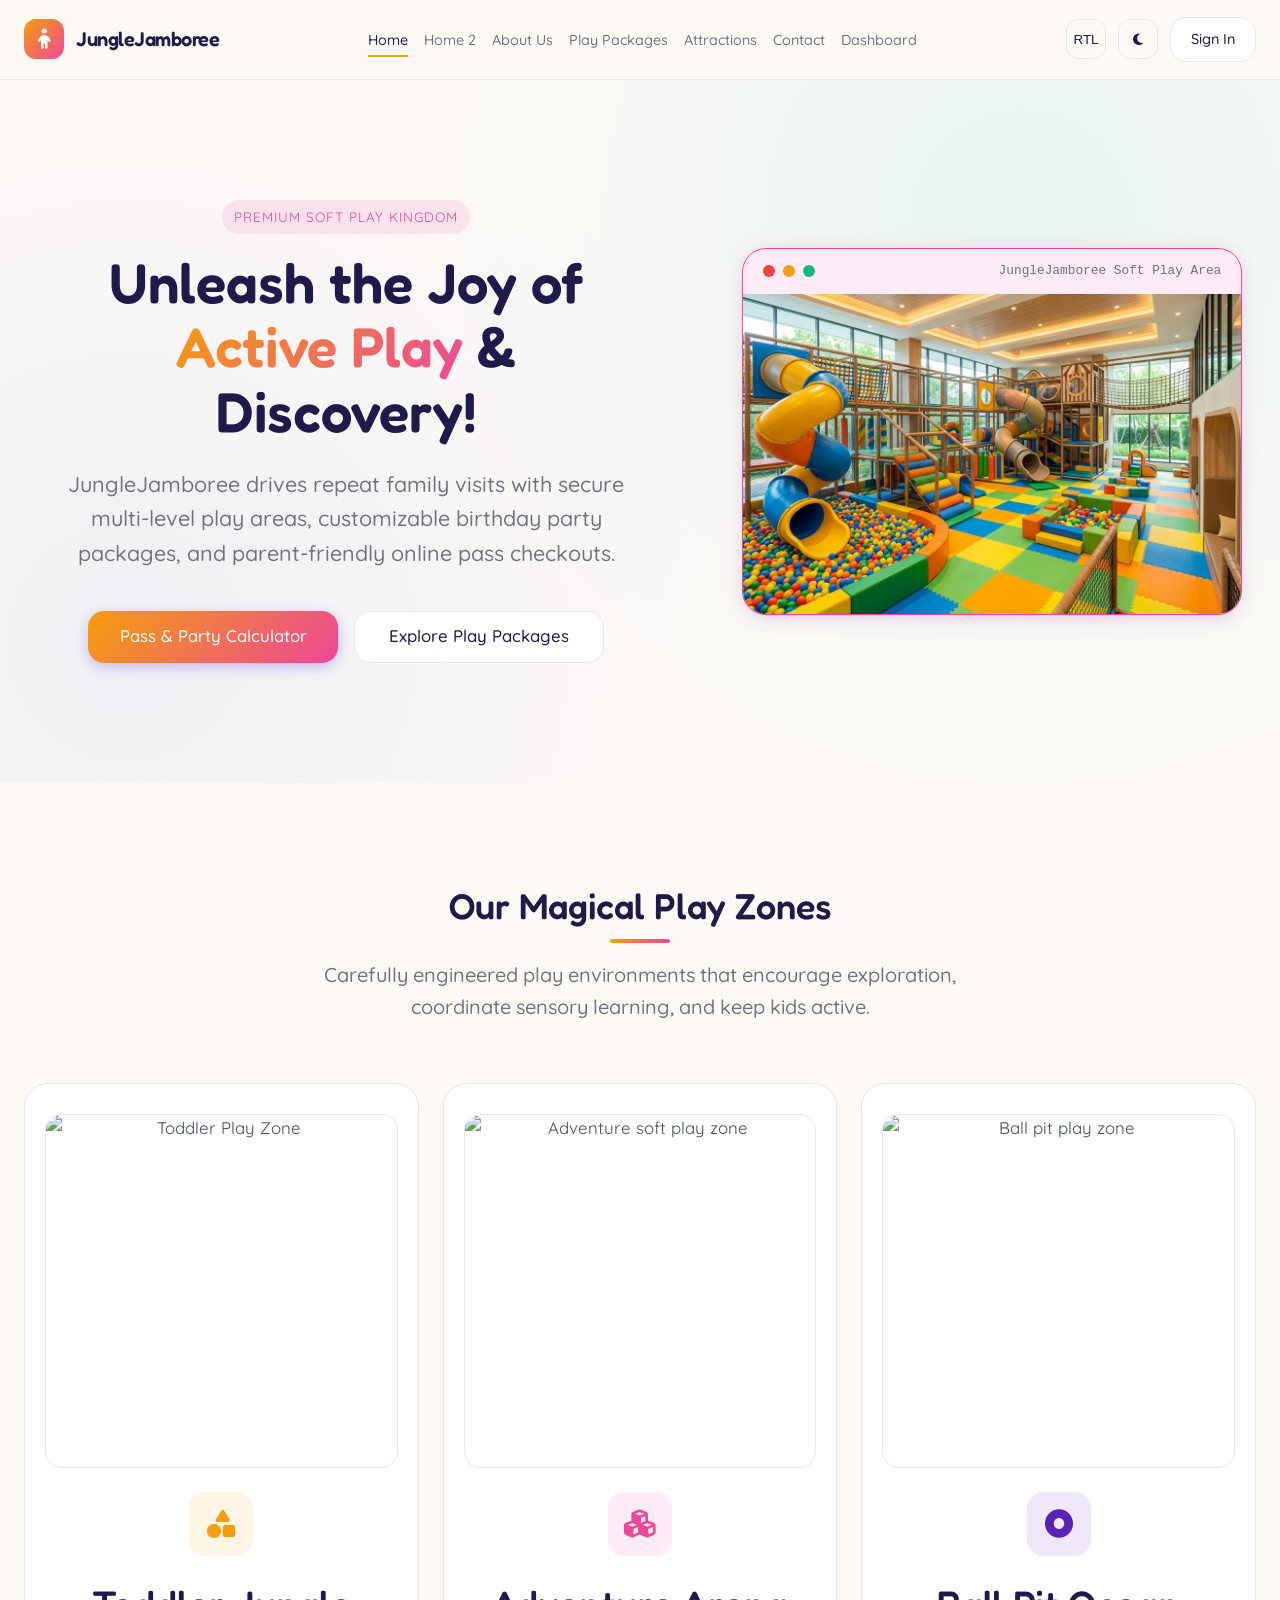
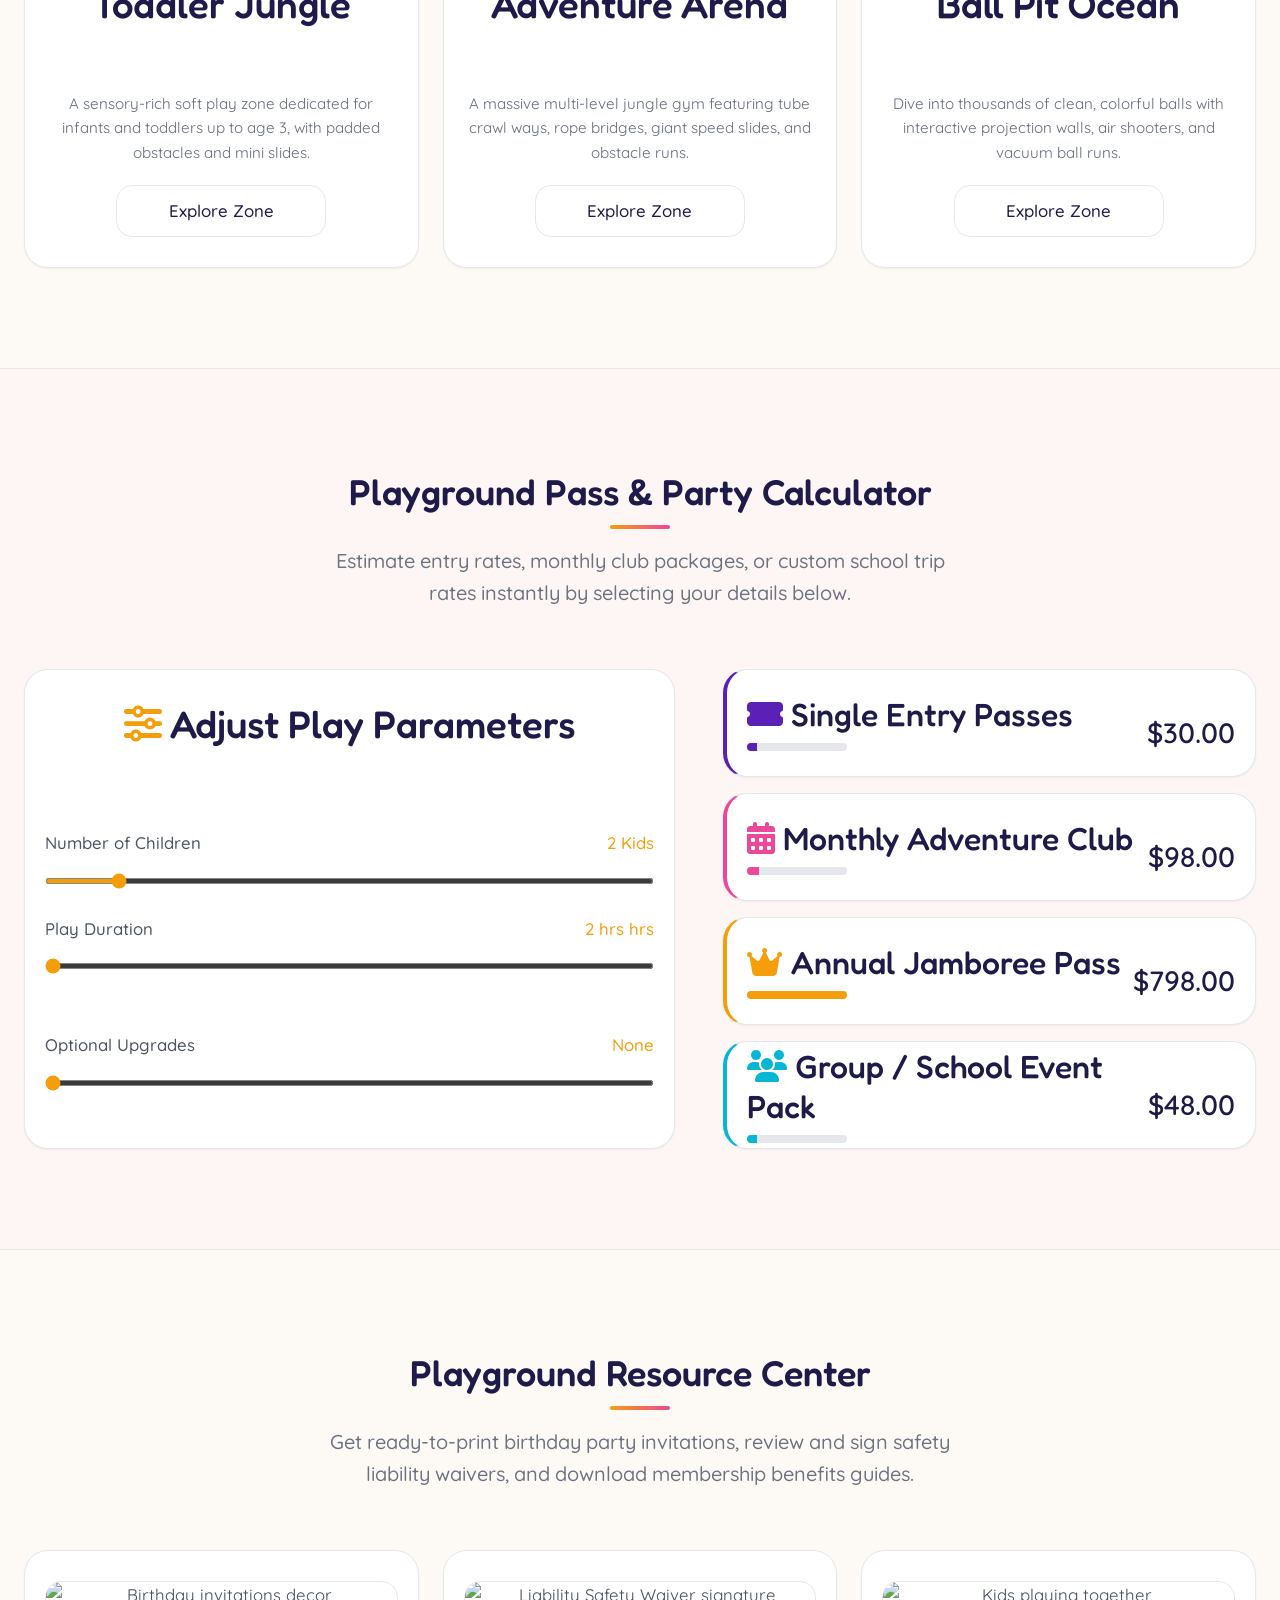
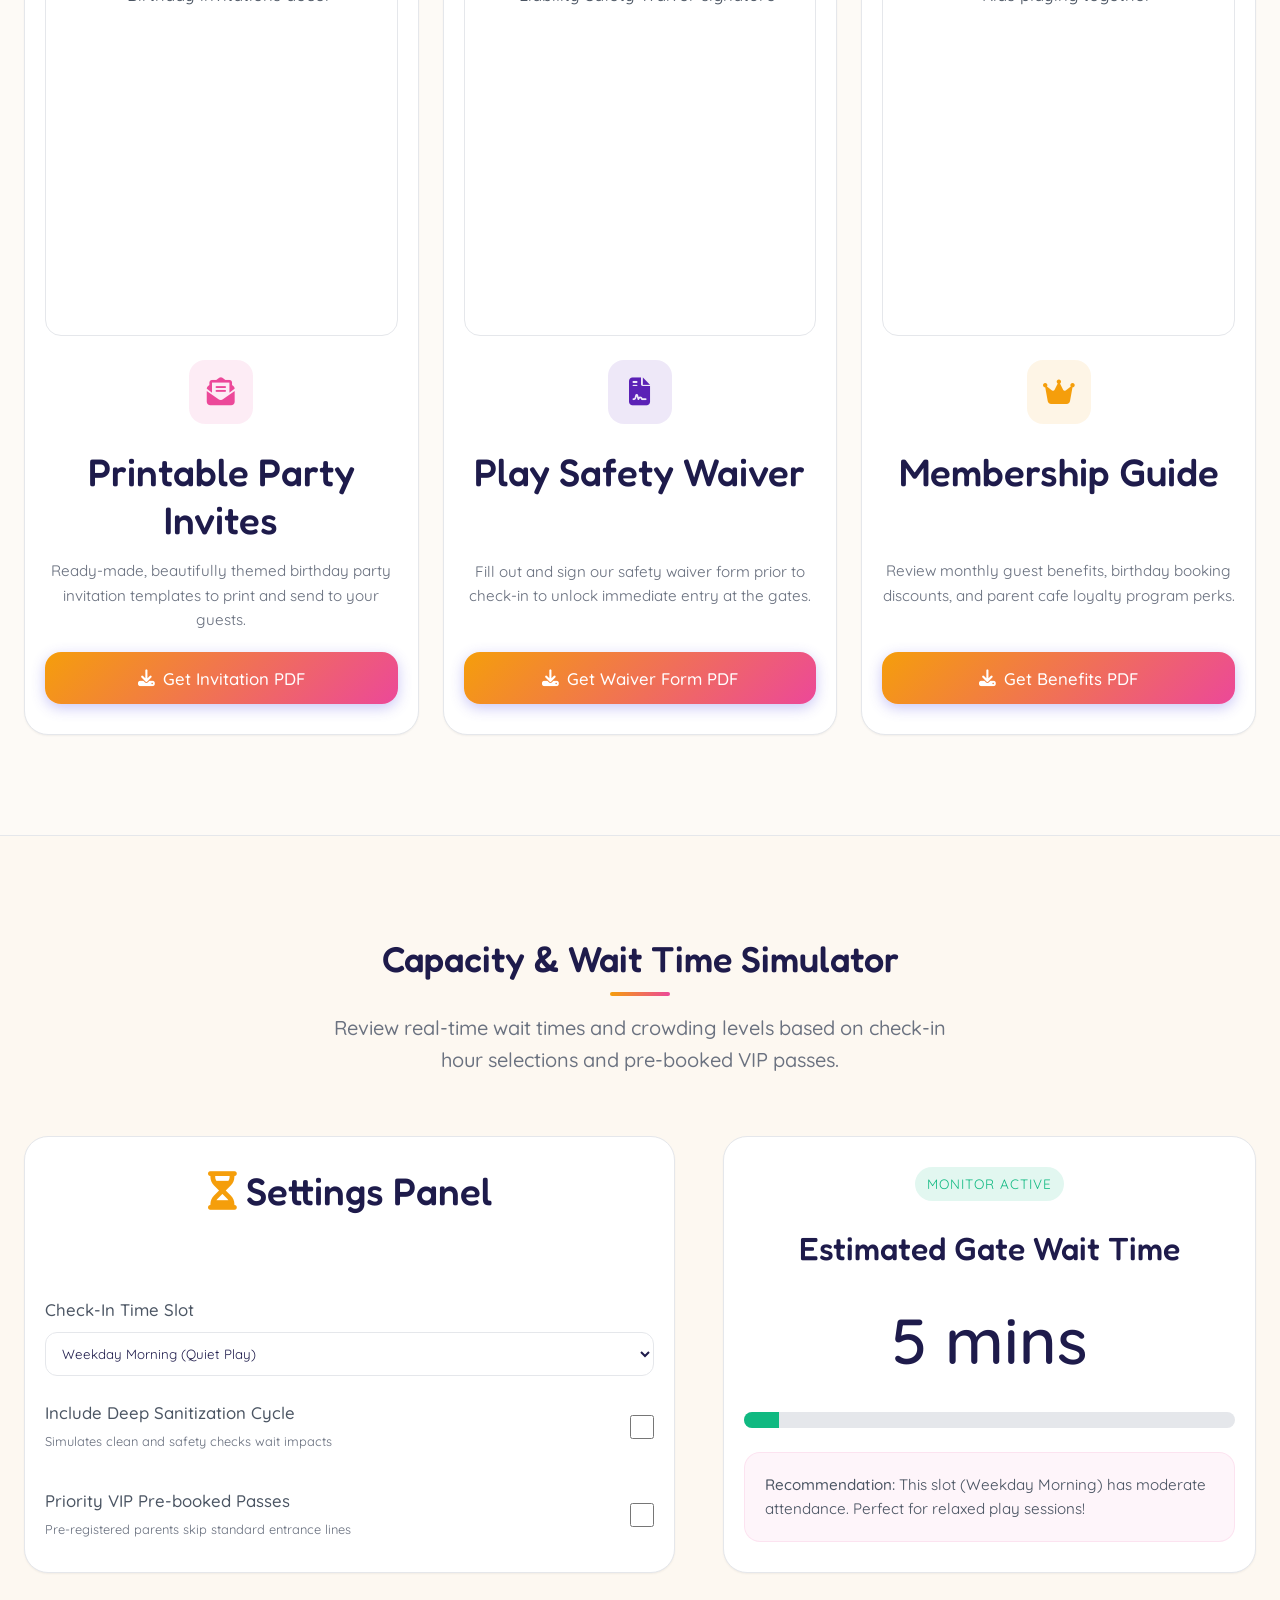
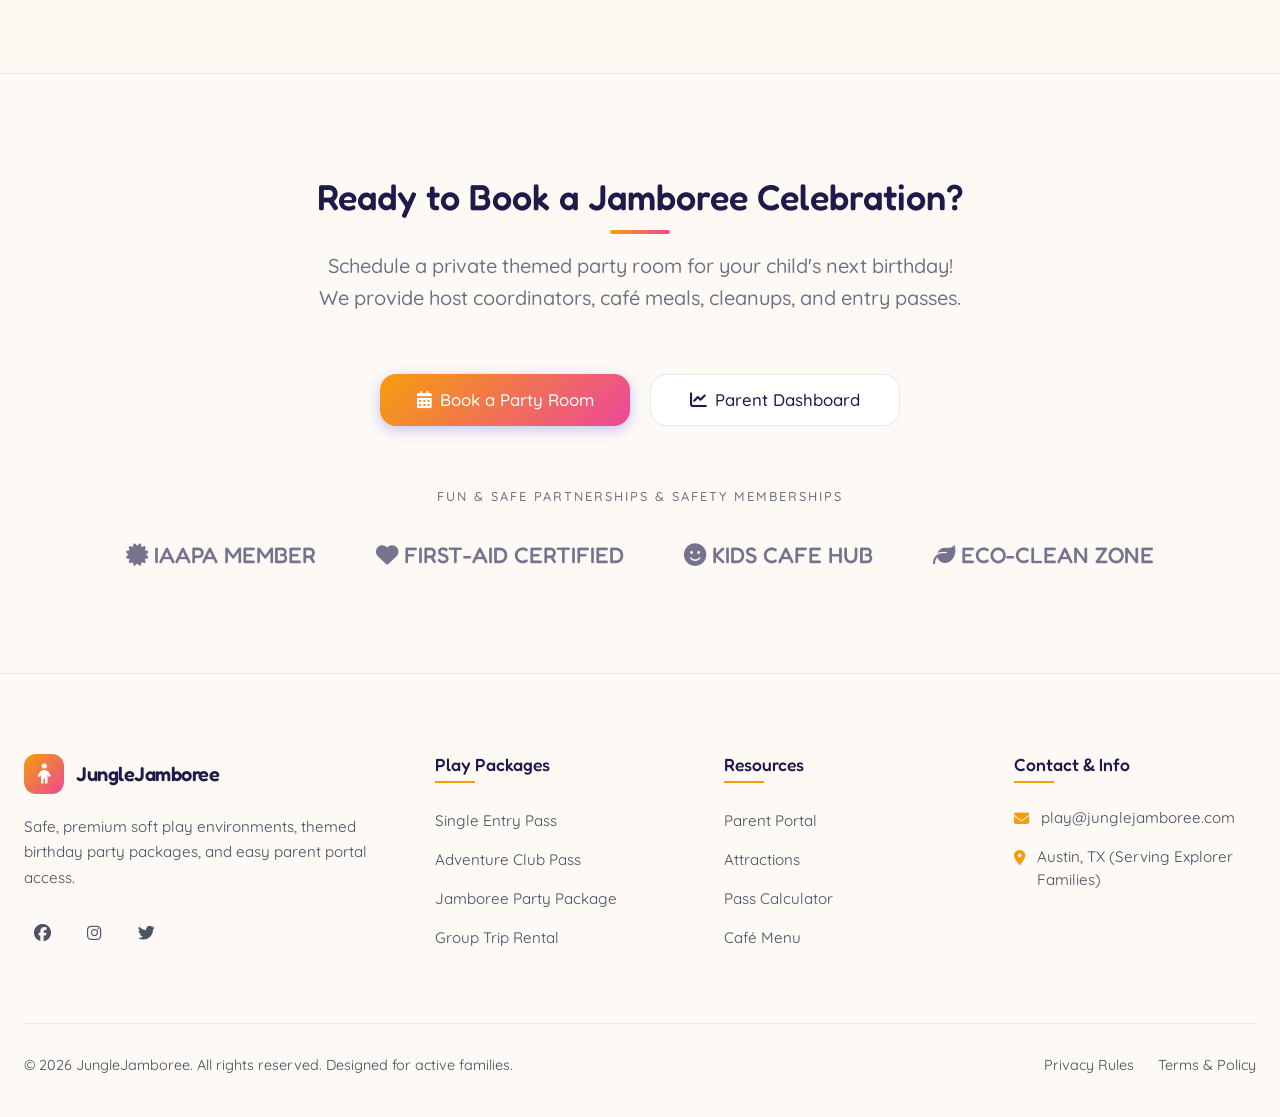
==== commit e3fc6f7c: "U" ====
--- a/index.html
+++ b/index.html
@@ -69,7 +69,7 @@
   <main style="margin-top: var(--header-height);">
 
     <!-- SECTION 1: HERO SECTION -->
-    <section class="section hero-section">
+    <section class="section hero-section hero-home1">
       <div class="container hero-grid">
         <div class="hero-content">
           <span class="badge"></i> Premium Soft Play Kingdom</span>
@@ -86,14 +86,10 @@
               <span class="dot dot-red"></span>
               <span class="dot dot-yellow"></span>
               <span class="dot dot-green"></span>
-              <span class="graphic-title">playground-hours-today.json</span>
-            </div>
-            <div class="graphic-content" style="font-family: var(--font-primary); font-size: 0.95rem; line-height: 1.8; color: var(--text-color);">
-              <strong style="color: var(--secondary-color);"><i class="fas fa-clock"></i> Open Daily:</strong> 9:00 AM - 8:00 PM<br>
-              <strong style="color: var(--secondary-color);"><i class="fas fa-baby"></i> Toddler Time:</strong> Weekdays 9:00 - 11:30 AM<br>
-              <strong style="color: var(--secondary-color);"><i class="fas fa-pump-medical"></i> Sanitization Cycles:</strong> 1:30 PM & 5:00 PM<br>
-              <strong style="color: var(--secondary-color);"><i class="fas fa-wifi"></i> Parent Lounge:</strong> Free Wi-Fi, Fresh Coffee & Snacks<br>
-              <strong style="color: var(--secondary-color);"><i class="fas fa-socks"></i> Policy:</strong> Play socks required for children & parents
+              <span class="graphic-title">JungleJamboree Soft Play Area</span>
+            </div>
+            <div class="graphic-content" style="padding: 0; display: flex; overflow: hidden;">
+              <img src="assets/img/hero-bg-1.png" alt="Premium Soft Play Area" style="width: 100%; height: 320px; object-fit: cover; display: block;">
             </div>
           </div>
         </div>
--- a/assets/css/style.css
+++ b/assets/css/style.css
@@ -30,8 +30,8 @@
   /* Warm Cream Background */
   --bg-card: #ffffff;
   --bg-header: rgba(253, 250, 246, 0.9);
-  --bg-footer: #5b21b6;
-  /* Royal Purple Footer */
+  --bg-footer: var(--bg-header);
+  /* Same background as header */
 
   --text-color: #4b5563;
   /* Slate 600 equivalent */
@@ -39,8 +39,8 @@
   /* Slate 500 equivalent */
   --text-heading: #1e1b4b;
   /* Deep Indigo (high-contrast title) */
-  --text-footer: #e9d5ff;
-  /* Lavender for footer text */
+  --text-footer: var(--text-color);
+  /* Same text color as body */
   --text-light: #ffffff;
 
   --border-color: #e5e7eb;
@@ -485,7 +485,20 @@
 .accordion-icon {
   font-size: 0.9rem;
   color: var(--text-muted);
-  transition: transform 0.3s ease;
+  transition: transform 0.3s ease, color 0.3s ease;
+}
+
+.accordion-header:hover h4 {
+  color: var(--accent-color);
+}
+
+.accordion-header:hover .accordion-icon {
+  color: var(--accent-color);
+  transform: scale(1.2);
+}
+
+.accordion-item.active .accordion-header:hover .accordion-icon {
+  transform: rotate(180deg) scale(1.2);
 }
 
 .accordion-content {
@@ -691,7 +704,11 @@
   color: var(--text-footer);
   padding: 80px 0 40px 0;
   margin-top: auto;
-  border-top: 1px solid rgba(255, 255, 255, 0.05);
+  border-top: 1px solid var(--border-color);
+}
+
+.site-footer .logo-text {
+  color: var(--text-heading);
 }
 
 .footer-top {
@@ -702,7 +719,7 @@
 }
 
 .footer-brand h3 {
-  color: var(--text-light);
+  color: var(--text-heading);
   margin-bottom: 16px;
 }
 
@@ -781,7 +798,7 @@
 }
 
 .footer-bottom {
-  border-top: 1px solid rgba(255, 255, 255, 0.05);
+  border-top: 1px solid var(--border-color);
   padding-top: 30px;
   display: flex;
   justify-content: space-between;
@@ -789,6 +806,10 @@
   flex-wrap: wrap;
   gap: 20px;
   font-size: 0.9rem;
+}
+
+.footer-bottom a:hover {
+  color: var(--accent-color);
 }
 
 .stats-grid {
@@ -1679,7 +1700,7 @@
 /* Fix for footer text overlapping with back-to-top arrow and reduce bg color in 1024px and 768px */
 @media (max-width: 1024px) and (min-width: 768px) {
   .site-footer {
-    background: rgba(91, 33, 182, 0.95);
+    background: var(--bg-footer);
   }
   
   .footer-bottom {
--- a/assets/css/dark-mode.css
+++ b/assets/css/dark-mode.css
@@ -14,7 +14,7 @@
   --bg-color: #0f0920;            /* Premium deep midnight purple */
   --bg-card: #1b1437;             /* Dark play card background */
   --bg-header: rgba(15, 9, 32, 0.85);
-  --bg-footer: #0a0618;
+  --bg-footer: var(--bg-header);
   
   --text-color: #d1d5db;          
   --text-muted: #9ca3af;          
@@ -120,4 +120,3 @@
 html[data-theme="dark"] .nav-link.active {
   color: var(--text-heading); /* White */
 }
-
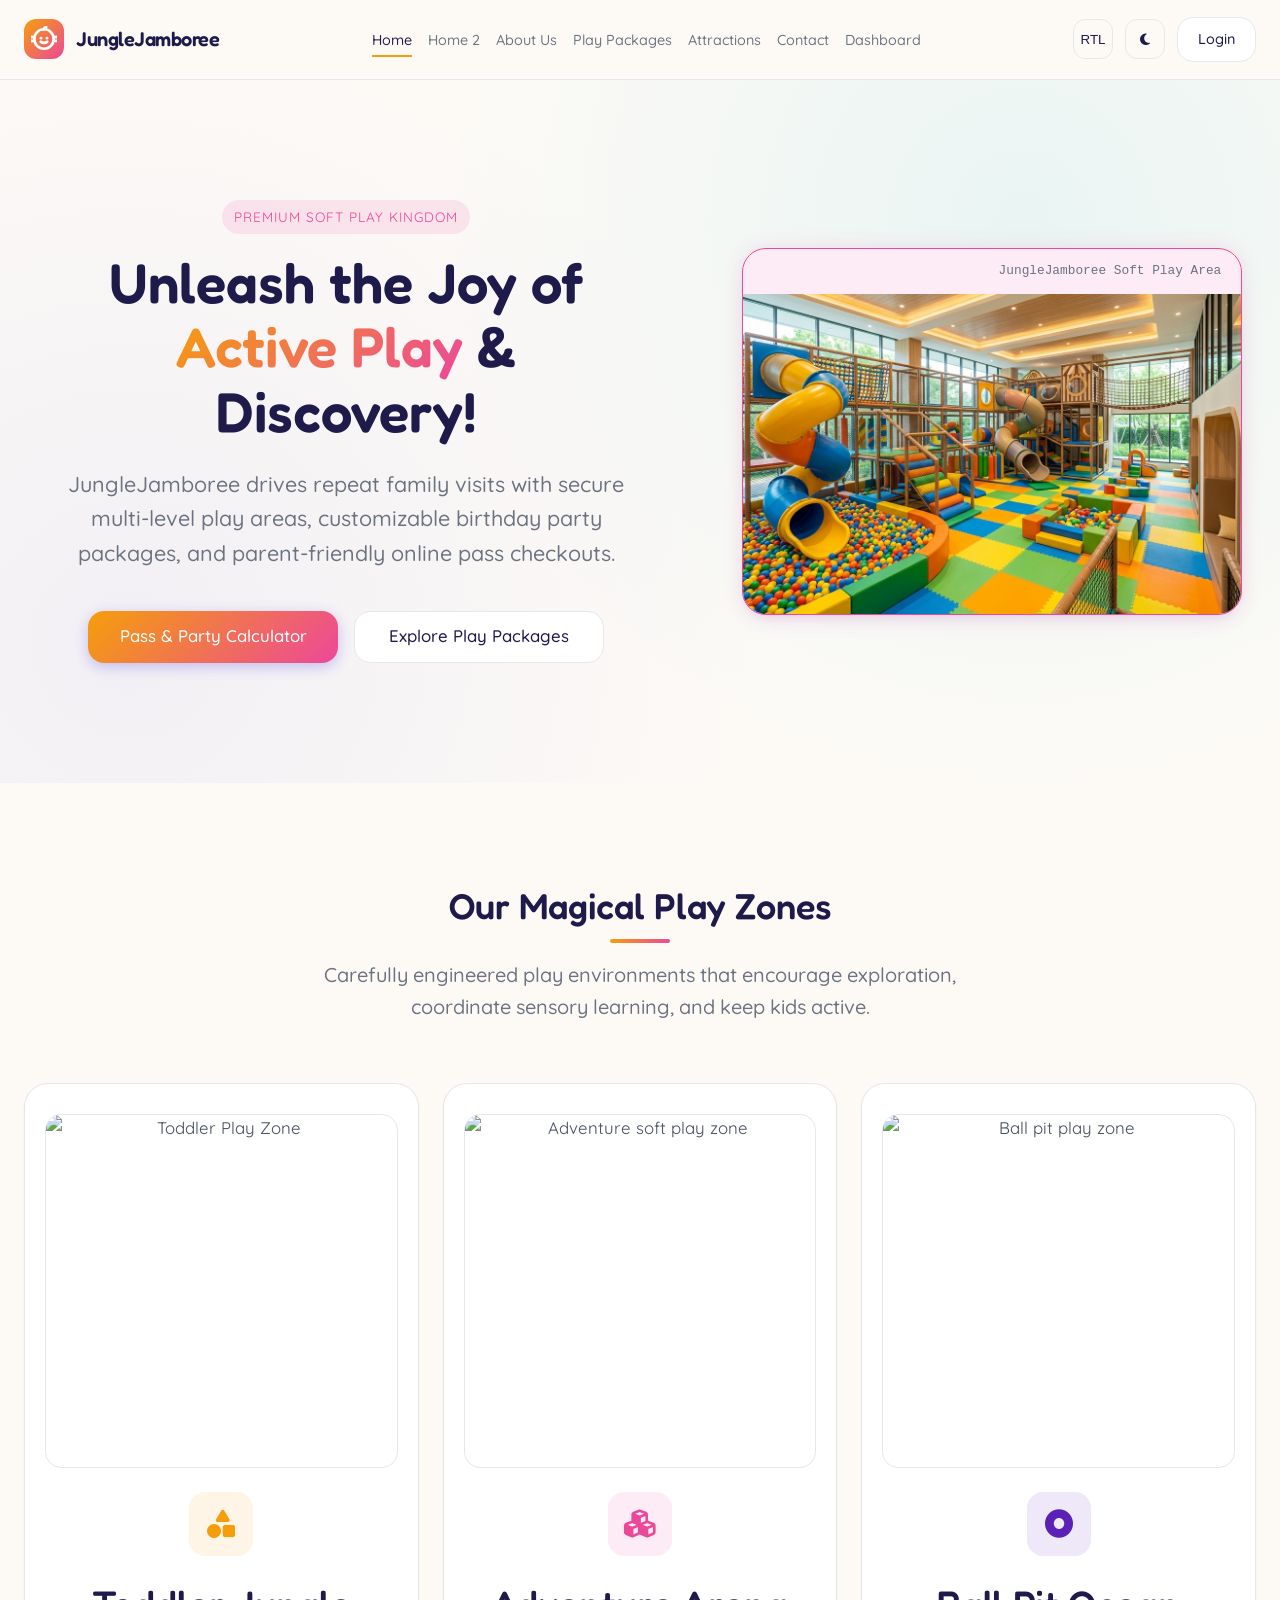
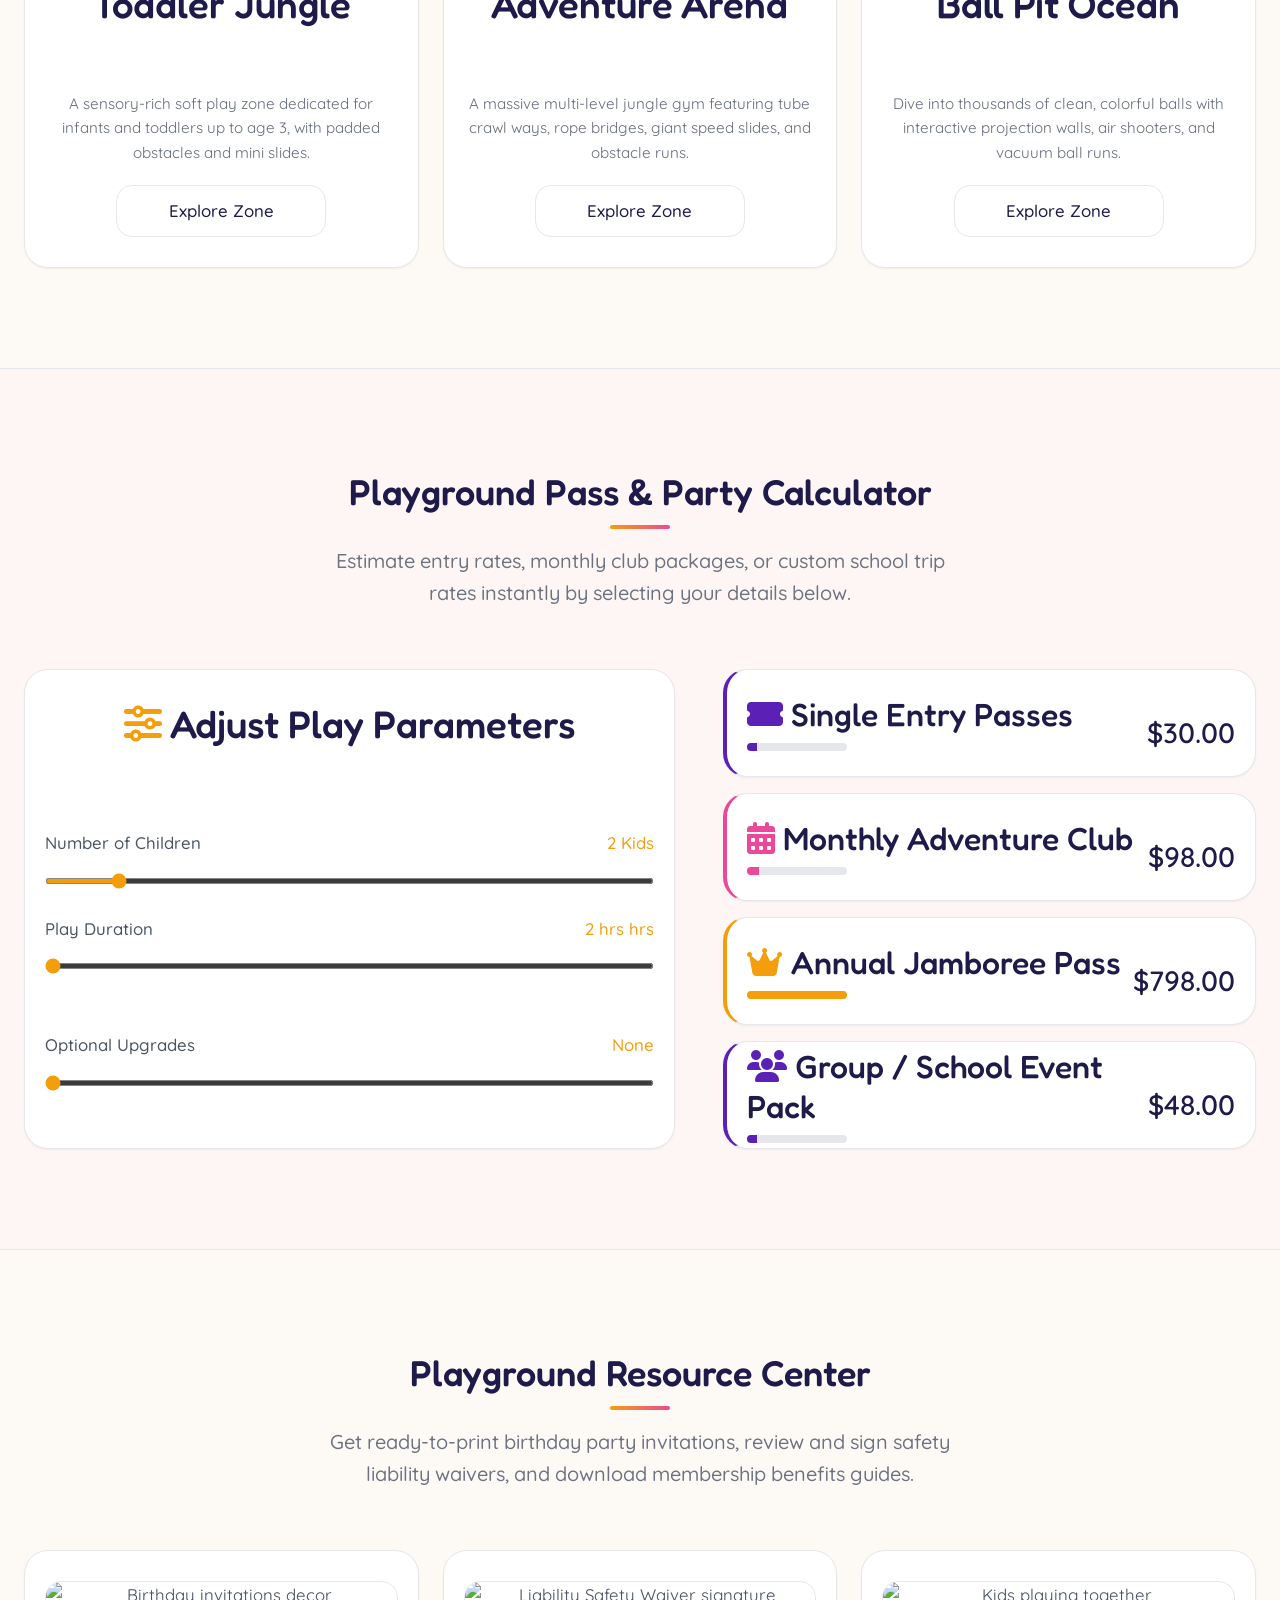
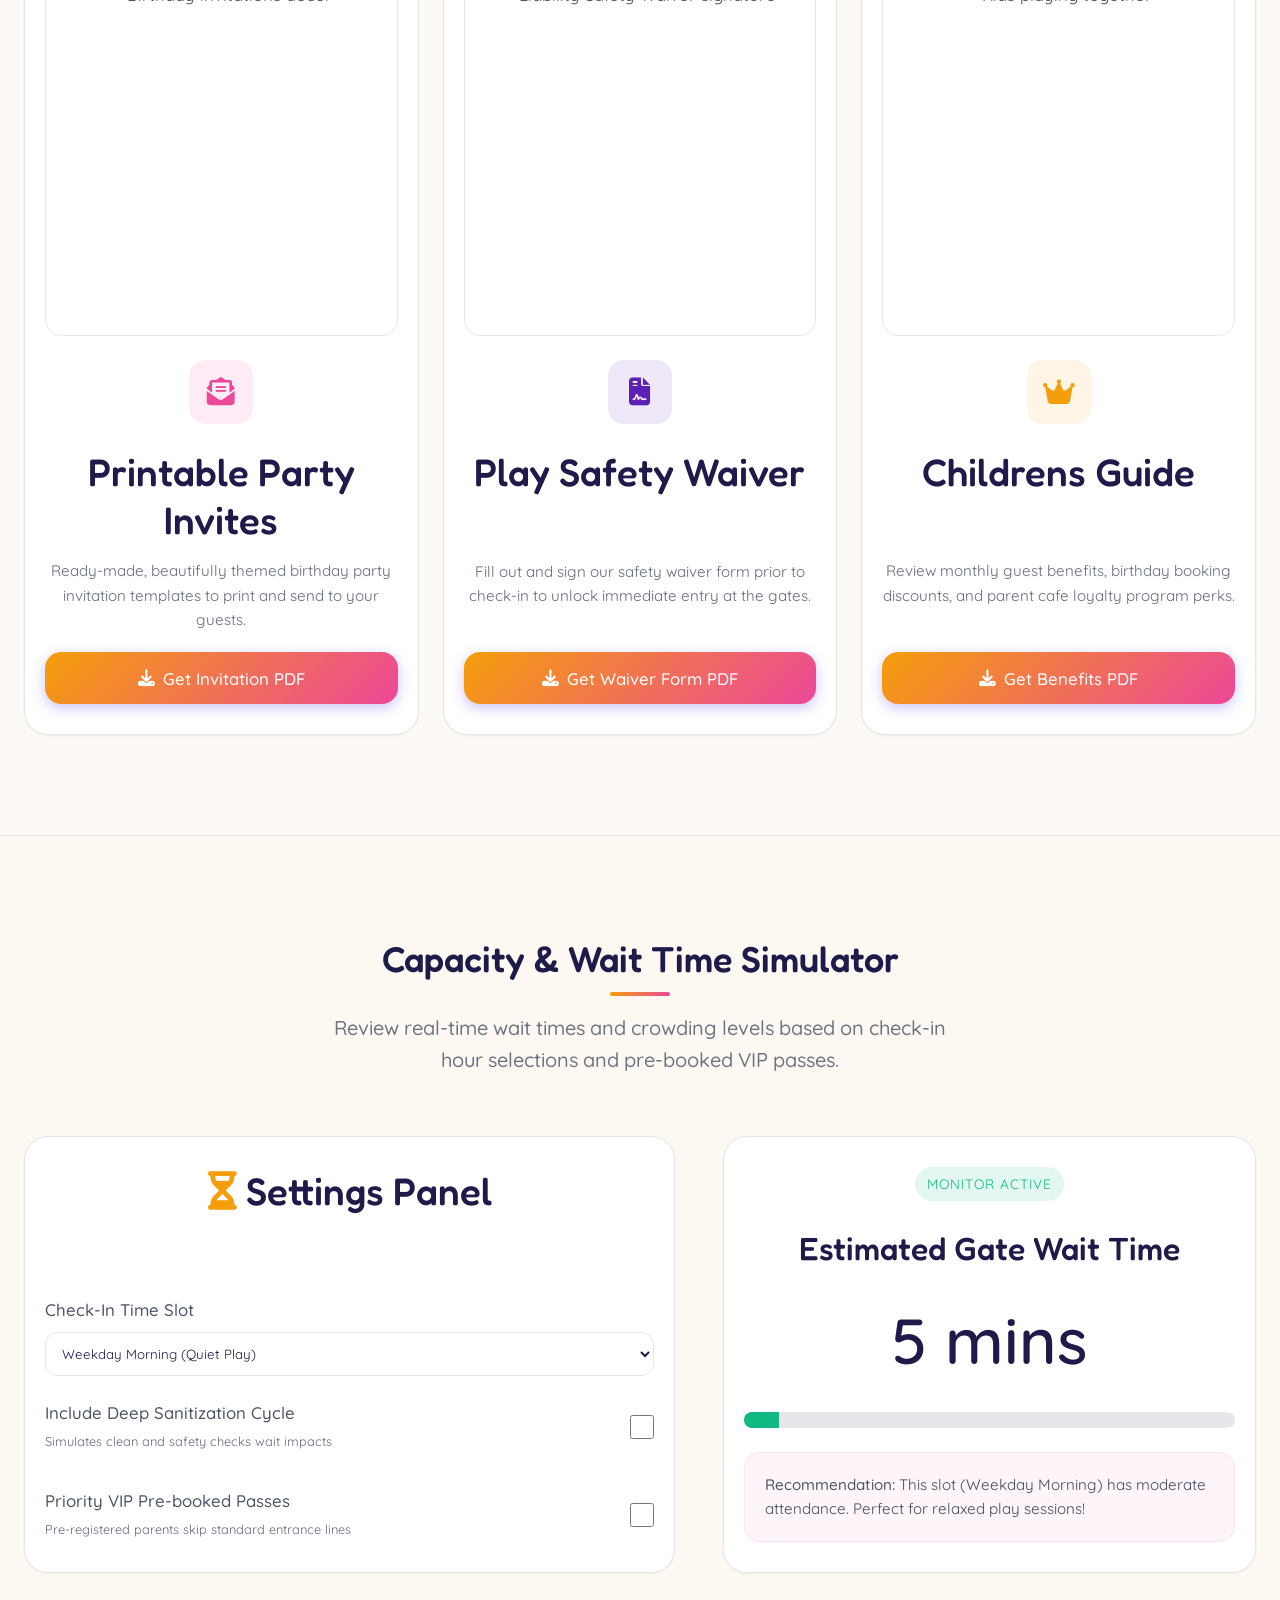
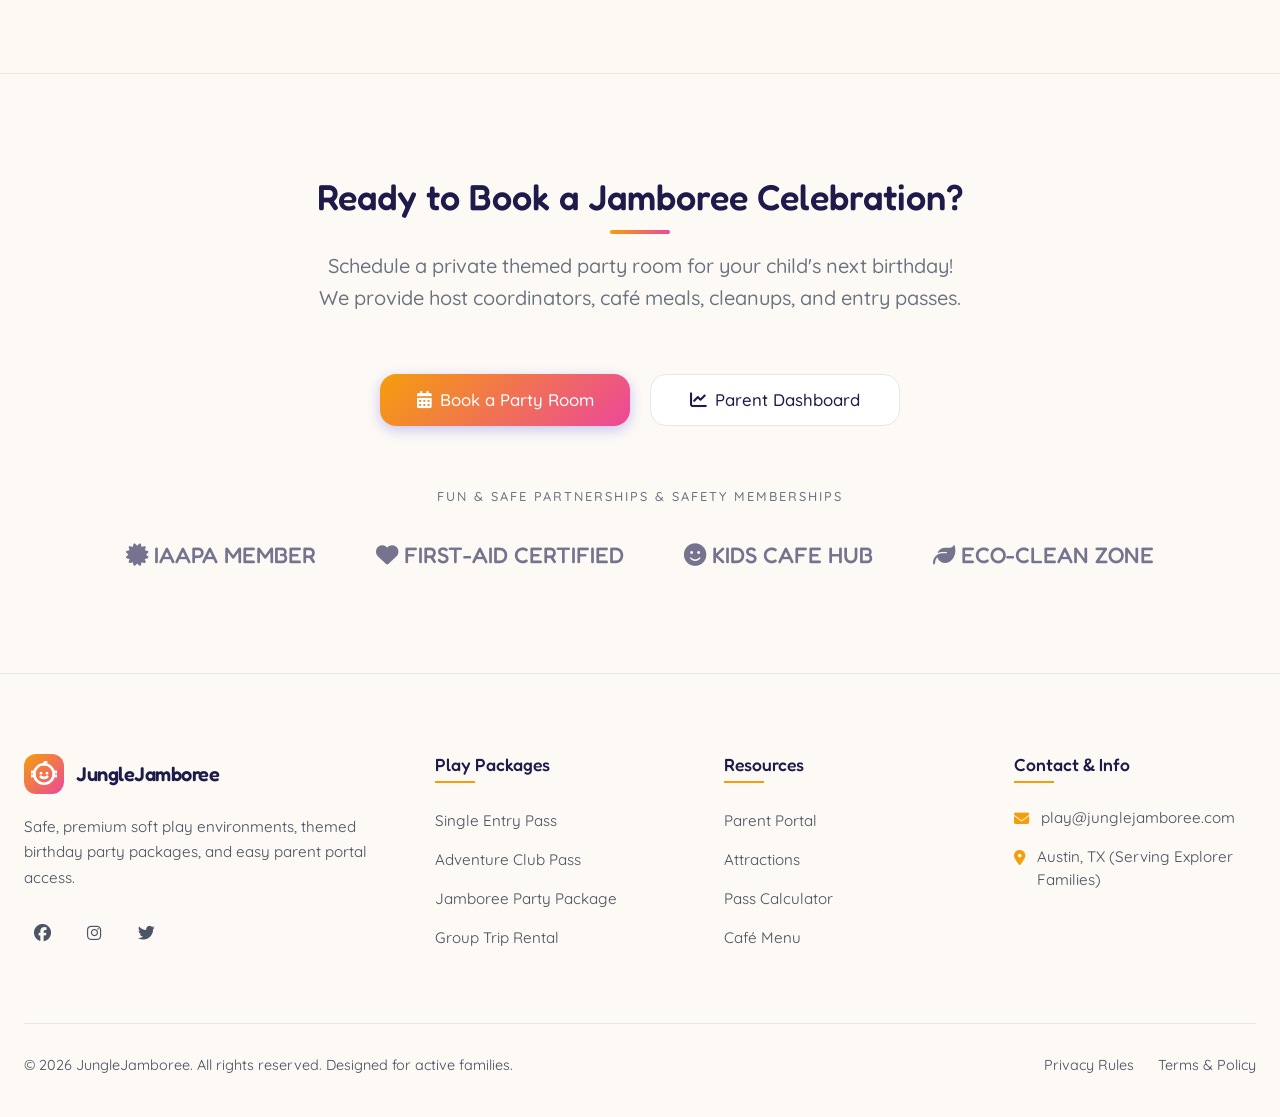
==== commit 2532f005: "U" ====
--- a/index.html
+++ b/index.html
@@ -26,7 +26,16 @@
   <header class="site-header">
     <div class="container header-container">
       <div class="logo-container" onclick="window.location.href='index.html'">
-        <div class="logo-icon"><i class="fas fa-child"></i></div>
+        <div class="logo-icon">
+          <svg viewBox="0 0 24 24" fill="none" stroke="currentColor" stroke-width="2.5" stroke-linecap="round" stroke-linejoin="round" style="width: 26px; height: 26px; display: block;">
+            <path d="M3 12a2 2 0 1 1 0-.1M21 12a2 2 0 1 0 0-.1" />
+            <circle cx="12" cy="12" r="9" />
+            <circle cx="9.25" cy="11.25" r="1.25" fill="currentColor" stroke="none" />
+            <circle cx="14.75" cy="11.25" r="1.25" fill="currentColor" stroke="none" />
+            <path d="M9 14.5c1.5 1.5 4.5 1.5 6 0" />
+            <path d="M12 3a2 2 0 0 1 2-2" />
+          </svg>
+        </div>
         <span class="logo-text">JungleJamboree</span>
       </div>
 
@@ -53,7 +62,7 @@
             <button class="rtl-toggle">RTL</button>
             <button class="theme-toggle"><i class="fas fa-moon"></i></button>
           </div>
-          <a href="pages/login.html" class="btn btn-primary">Sign In</a>
+          <a href="pages/login.html" class="btn btn-primary">Login</a>
         </div>
       </nav>
 
@@ -61,7 +70,7 @@
       <div class="header-actions">
         <button class="rtl-toggle" aria-label="Toggle Right to Left">RTL</button>
         <button class="theme-toggle" aria-label="Toggle Theme"><i class="fas fa-moon"></i></button>
-        <a href="pages/login.html" class="btn btn-secondary" style="padding: 10px 20px; font-size: 0.9rem;">Sign In</a>
+        <a href="pages/login.html" class="btn btn-secondary" style="padding: 10px 20px; font-size: 0.9rem;">Login</a>
       </div>
     </div>
   </header>
@@ -82,10 +91,7 @@
         </div>
         <div class="hero-visual">
           <div class="serverless-graphic" style="border-color: var(--secondary-color);">
-            <div class="graphic-header" style="background: rgba(236, 72, 153, 0.1);">
-              <span class="dot dot-red"></span>
-              <span class="dot dot-yellow"></span>
-              <span class="dot dot-green"></span>
+            <div class="graphic-header" style="background: rgba(236, 72, 153, 0.1); justify-content: center;">
               <span class="graphic-title">JungleJamboree Soft Play Area</span>
             </div>
             <div class="graphic-content" style="padding: 0; display: flex; overflow: hidden;">
@@ -224,13 +230,13 @@
             </div>
 
             <div class="premium-card"
-              style="padding: 20px; flex-direction: row; justify-content: space-between; text-align: left; align-items: center; border-left: 4px solid var(--info);">
-              <div>
-                <h4 style="margin: 0;"><i class="fas fa-users" style="color: var(--info);"></i> Group / School Event Pack</h4>
+              style="padding: 20px; flex-direction: row; justify-content: space-between; text-align: left; align-items: center; border-left: 4px solid var(--primary-color);">
+              <div>
+                <h4 style="margin: 0;"><i class="fas fa-users" style="color: var(--primary-color);"></i> Group / School Event Pack</h4>
                 <div
                   style="width: 100px; background: var(--border-color); height: 8px; border-radius: 4px; margin-top: 8px; overflow: hidden;">
                   <div id="bar-cloudflare"
-                    style="background: var(--info); height: 100%; width: 10%; transition: width 0.3s ease;"></div>
+                    style="background: var(--primary-color); height: 100%; width: 10%; transition: width 0.3s ease;"></div>
                 </div>
               </div>
               <span id="cost-cloudflare"
@@ -285,11 +291,11 @@
           <!-- Card 3 -->
           <div class="premium-card">
             <div class="card-img-container">
-              <img src="https://www.parents.com/thmb/dK1zL7z3TzJaWbyzxRDjtucA0xU=/1500x0/filters:no_upscale():max_bytes(150000):strip_icc()/playdatebusinesscards-f667d8f5dce04e0f91d9cd43ea288330.jpg"
+              <img src="https://kidzklubus.com/wp-content/uploads/2024/10/Kid-Having-fun.webp"
                 alt="Kids playing together" class="card-img">
             </div>
             <div class="card-icon" style="background: rgba(245, 158, 11, 0.1); color: var(--accent-color);"><i class="fas fa-crown"></i></div>
-            <h3 class="card-title">Membership Guide</h3>
+            <h3 class="card-title">Childrens Guide</h3>
             <p class="card-description">Review monthly guest benefits, birthday booking discounts, and parent cafe loyalty program perks.</p>
             <div style="margin-top: auto; display: flex; flex-direction: column; gap: 12px; width: 100%;">
               <button class="btn btn-primary download-sam-btn" data-design="s3-trigger">
@@ -408,7 +414,16 @@
       <div class="footer-top">
         <div class="footer-brand">
           <div class="logo-container" style="margin-bottom: 20px;">
-            <div class="logo-icon"><i class="fas fa-child"></i></div>
+            <div class="logo-icon">
+              <svg viewBox="0 0 24 24" fill="none" stroke="currentColor" stroke-width="2.5" stroke-linecap="round" stroke-linejoin="round" style="width: 26px; height: 26px; display: block;">
+                <path d="M3 12a2 2 0 1 1 0-.1M21 12a2 2 0 1 0 0-.1" />
+                <circle cx="12" cy="12" r="9" />
+                <circle cx="9.25" cy="11.25" r="1.25" fill="currentColor" stroke="none" />
+                <circle cx="14.75" cy="11.25" r="1.25" fill="currentColor" stroke="none" />
+                <path d="M9 14.5c1.5 1.5 4.5 1.5 6 0" />
+                <path d="M12 3a2 2 0 0 1 2-2" />
+              </svg>
+            </div>
             <span class="logo-text">JungleJamboree</span>
           </div>
           <p>Safe, premium soft play environments, themed birthday party packages, and easy parent portal access.</p>
--- a/assets/css/style.css
+++ b/assets/css/style.css
@@ -297,8 +297,8 @@
   width: 64px;
   height: 64px;
   border-radius: var(--radius-md);
-  background: rgba(6, 182, 212, 0.1);
-  color: var(--accent-color);
+  background: rgba(91, 33, 182, 0.1);
+  color: var(--primary-color);
   display: flex;
   align-items: center;
   justify-content: center;
